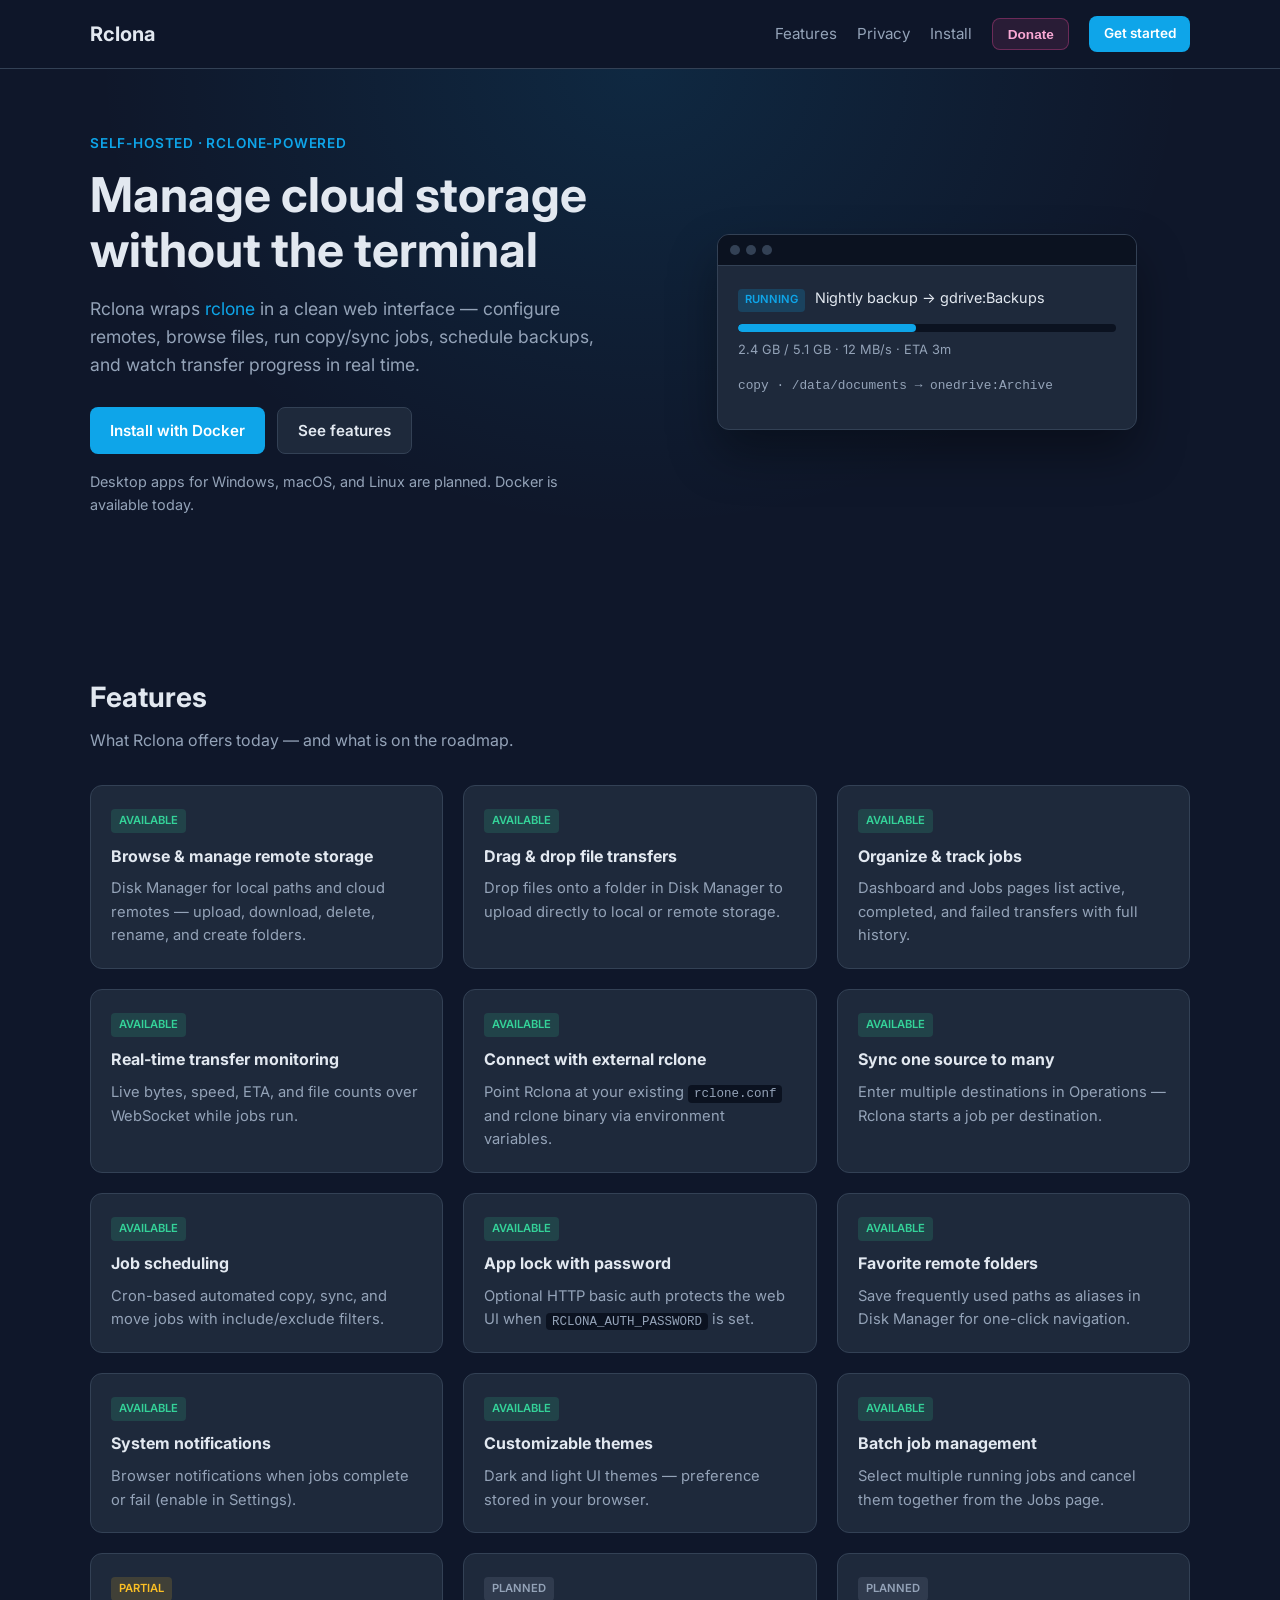
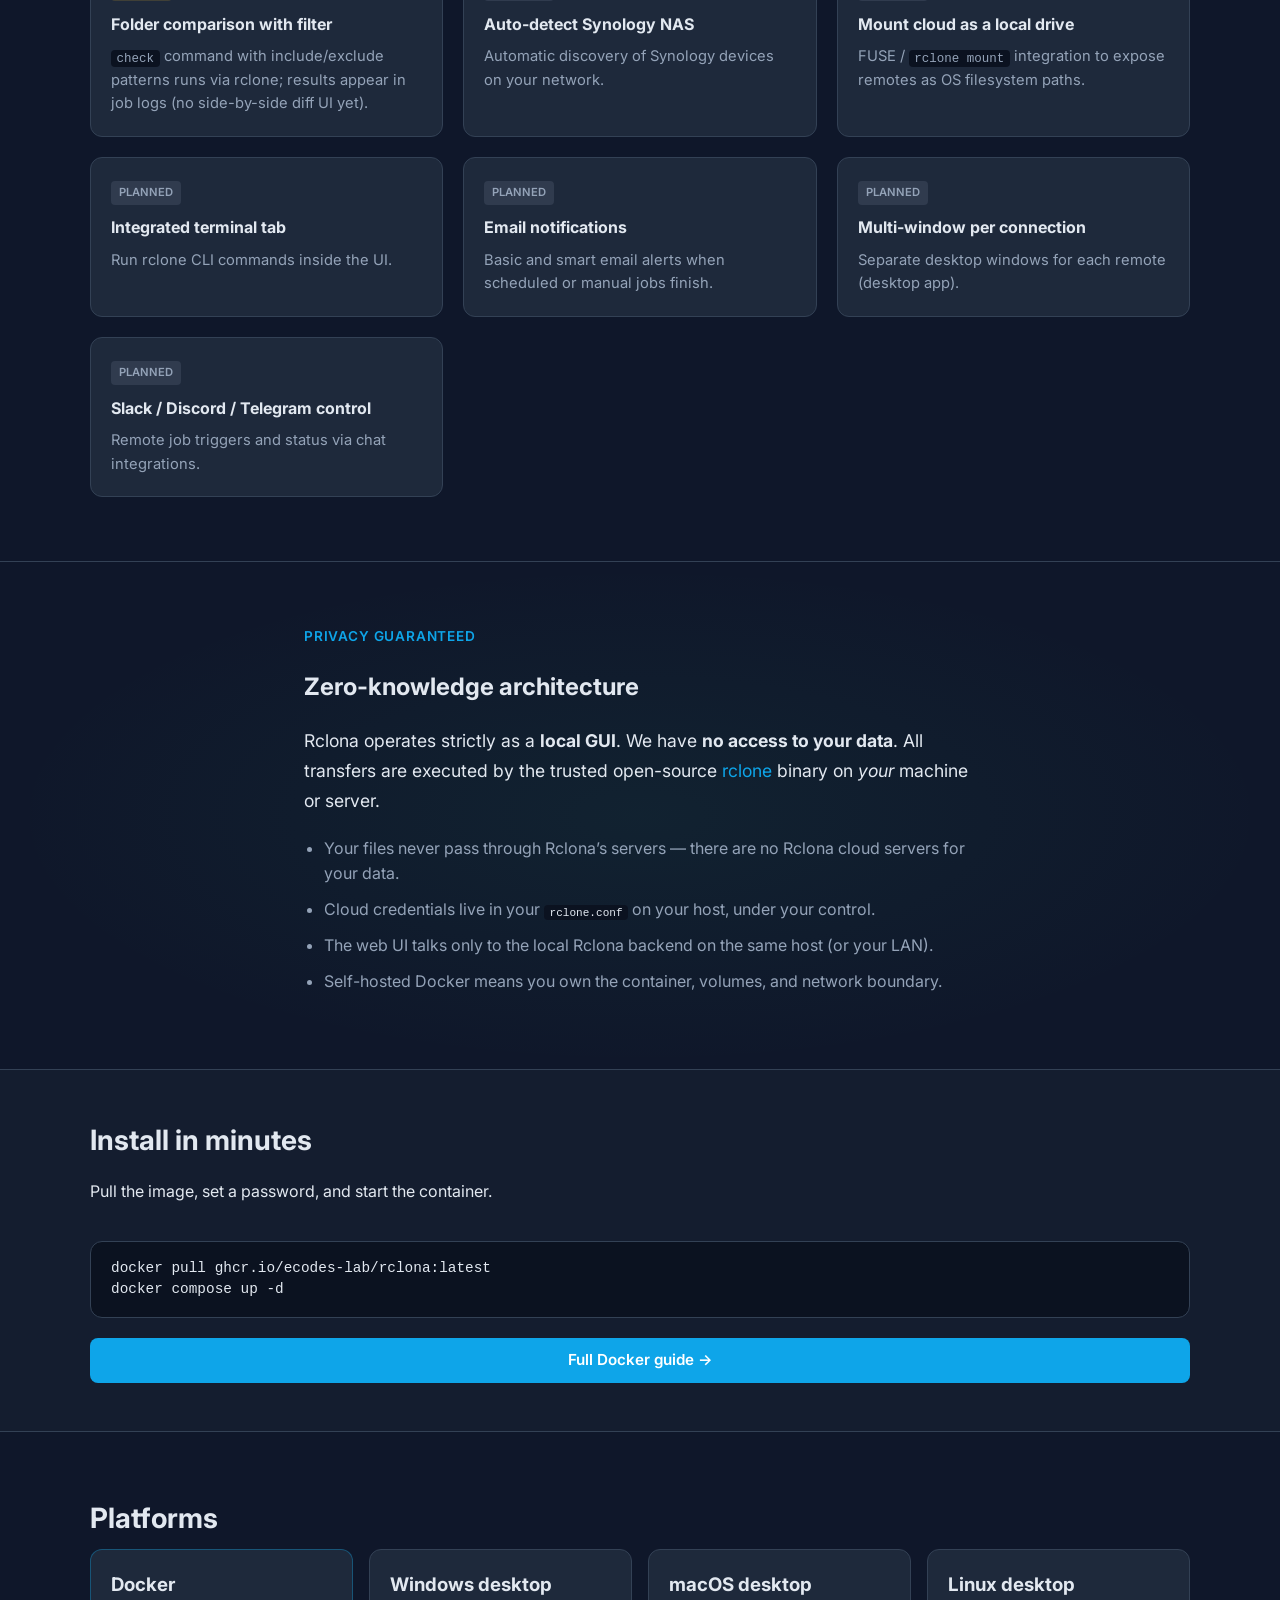
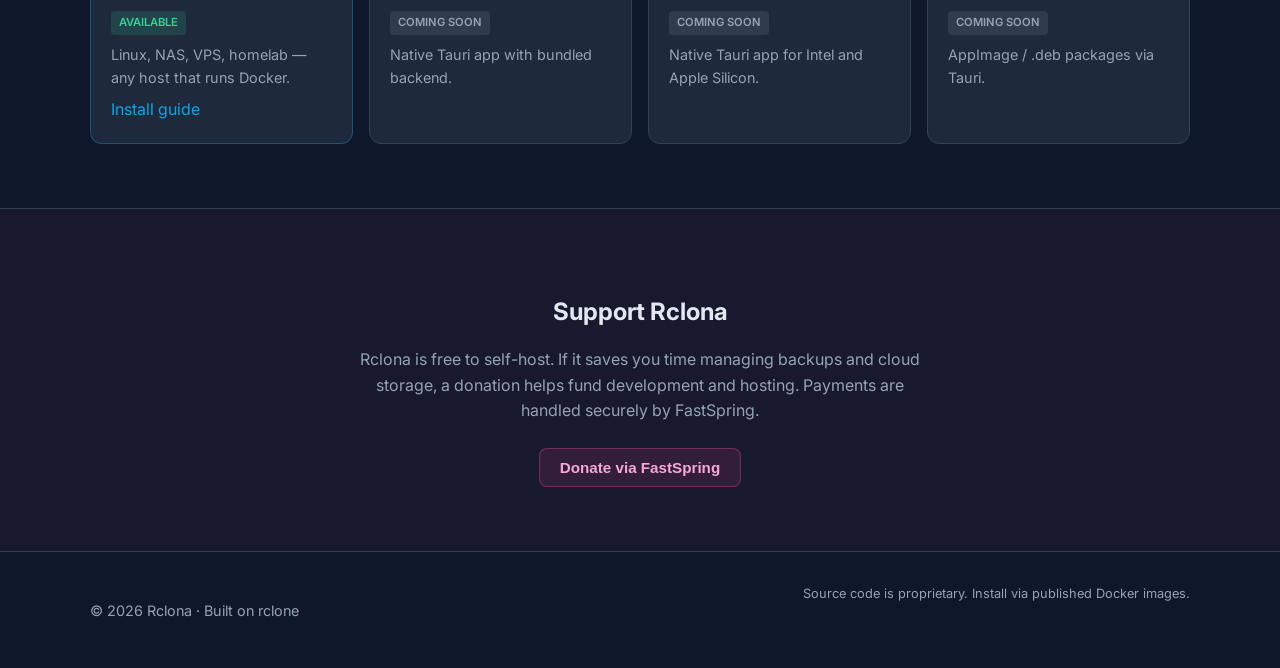
==== index.html @ 7604e20a "Add privacy section and honest feature matrix" ====
<!DOCTYPE html>
<html lang="en">
<head>
  <meta charset="UTF-8" />
  <meta name="viewport" content="width=device-width, initial-scale=1.0" />
  <meta name="description" content="Rclona — a modern web UI for rclone. Manage cloud storage, run backups, schedule sync jobs, and monitor transfers." />
  <title>Rclona — Web UI for rclone</title>
  <link rel="preconnect" href="https://fonts.googleapis.com" />
  <link rel="preconnect" href="https://fonts.gstatic.com" crossorigin />
  <link href="https://fonts.googleapis.com/css2?family=Inter:wght@400;500;600;700&display=swap" rel="stylesheet" />
  <link rel="stylesheet" href="assets/css/style.css" />
</head>
<body>
  <header class="site-header">
    <div class="container header-inner">
      <a class="logo" href="index.html">Rclona</a>
      <nav>
        <a href="#features">Features</a>
        <a href="#privacy">Privacy</a>
        <a href="install/docker.html">Install</a>
        <button type="button" class="btn btn-donate btn-sm" data-donate-btn onclick="openRclonaDonate && openRclonaDonate()">Donate</button>
        <a href="install/docker.html" class="btn btn-primary btn-sm">Get started</a>
      </nav>
    </div>
  </header>

  <main>
    <section class="hero">
      <div class="container hero-grid">
        <div>
          <p class="eyebrow">Self-hosted · rclone-powered</p>
          <h1>Manage cloud storage without the terminal</h1>
          <p class="lead">
            Rclona wraps <a href="https://rclone.org/" target="_blank" rel="noopener">rclone</a>
            in a clean web interface — configure remotes, browse files, run copy/sync jobs,
            schedule backups, and watch transfer progress in real time.
          </p>
          <div class="hero-actions">
            <a href="install/docker.html" class="btn btn-primary">Install with Docker</a>
            <a href="#features" class="btn btn-secondary">See features</a>
          </div>
          <p class="hero-note">
            Desktop apps for Windows, macOS, and Linux are planned. Docker is available today.
          </p>
        </div>
        <div class="hero-card">
          <div class="mock-window">
            <div class="mock-titlebar"><span></span><span></span><span></span></div>
            <div class="mock-body">
              <div class="mock-row"><span class="pill blue">running</span> Nightly backup → gdrive:Backups</div>
              <div class="mock-bar"><div class="mock-bar-fill"></div></div>
              <div class="mock-stats">2.4 GB / 5.1 GB · 12 MB/s · ETA 3m</div>
              <div class="mock-row muted">copy · /data/documents → onedrive:Archive</div>
            </div>
          </div>
        </div>
      </div>
    </section>

    <section id="features" class="features">
      <div class="container">
        <h2>Features</h2>
        <p class="section-lead">What Rclona offers today — and what is on the roadmap.</p>
        <div class="feature-grid feature-grid-wide">
          <article class="feature-card">
            <span class="badge green">Available</span>
            <h3>Browse &amp; manage remote storage</h3>
            <p>Disk Manager for local paths and cloud remotes — upload, download, delete, rename, and create folders.</p>
          </article>
          <article class="feature-card">
            <span class="badge green">Available</span>
            <h3>Drag &amp; drop file transfers</h3>
            <p>Drop files onto a folder in Disk Manager to upload directly to local or remote storage.</p>
          </article>
          <article class="feature-card">
            <span class="badge green">Available</span>
            <h3>Organize &amp; track jobs</h3>
            <p>Dashboard and Jobs pages list active, completed, and failed transfers with full history.</p>
          </article>
          <article class="feature-card">
            <span class="badge green">Available</span>
            <h3>Real-time transfer monitoring</h3>
            <p>Live bytes, speed, ETA, and file counts over WebSocket while jobs run.</p>
          </article>
          <article class="feature-card">
            <span class="badge green">Available</span>
            <h3>Connect with external rclone</h3>
            <p>Point Rclona at your existing <code>rclone.conf</code> and rclone binary via environment variables.</p>
          </article>
          <article class="feature-card">
            <span class="badge green">Available</span>
            <h3>Sync one source to many</h3>
            <p>Enter multiple destinations in Operations — Rclona starts a job per destination.</p>
          </article>
          <article class="feature-card">
            <span class="badge green">Available</span>
            <h3>Job scheduling</h3>
            <p>Cron-based automated copy, sync, and move jobs with include/exclude filters.</p>
          </article>
          <article class="feature-card">
            <span class="badge green">Available</span>
            <h3>App lock with password</h3>
            <p>Optional HTTP basic auth protects the web UI when <code>RCLONA_AUTH_PASSWORD</code> is set.</p>
          </article>
          <article class="feature-card">
            <span class="badge green">Available</span>
            <h3>Favorite remote folders</h3>
            <p>Save frequently used paths as aliases in Disk Manager for one-click navigation.</p>
          </article>
          <article class="feature-card">
            <span class="badge green">Available</span>
            <h3>System notifications</h3>
            <p>Browser notifications when jobs complete or fail (enable in Settings).</p>
          </article>
          <article class="feature-card">
            <span class="badge green">Available</span>
            <h3>Customizable themes</h3>
            <p>Dark and light UI themes — preference stored in your browser.</p>
          </article>
          <article class="feature-card">
            <span class="badge green">Available</span>
            <h3>Batch job management</h3>
            <p>Select multiple running jobs and cancel them together from the Jobs page.</p>
          </article>
          <article class="feature-card">
            <span class="badge amber">Partial</span>
            <h3>Folder comparison with filter</h3>
            <p><code>check</code> command with include/exclude patterns runs via rclone; results appear in job logs (no side-by-side diff UI yet).</p>
          </article>
          <article class="feature-card">
            <span class="badge slate">Planned</span>
            <h3>Auto-detect Synology NAS</h3>
            <p>Automatic discovery of Synology devices on your network.</p>
          </article>
          <article class="feature-card">
            <span class="badge slate">Planned</span>
            <h3>Mount cloud as a local drive</h3>
            <p>FUSE / <code>rclone mount</code> integration to expose remotes as OS filesystem paths.</p>
          </article>
          <article class="feature-card">
            <span class="badge slate">Planned</span>
            <h3>Integrated terminal tab</h3>
            <p>Run rclone CLI commands inside the UI.</p>
          </article>
          <article class="feature-card">
            <span class="badge slate">Planned</span>
            <h3>Email notifications</h3>
            <p>Basic and smart email alerts when scheduled or manual jobs finish.</p>
          </article>
          <article class="feature-card">
            <span class="badge slate">Planned</span>
            <h3>Multi-window per connection</h3>
            <p>Separate desktop windows for each remote (desktop app).</p>
          </article>
          <article class="feature-card">
            <span class="badge slate">Planned</span>
            <h3>Slack / Discord / Telegram control</h3>
            <p>Remote job triggers and status via chat integrations.</p>
          </article>
        </div>
      </div>
    </section>

    <section id="privacy" class="privacy-section">
      <div class="container privacy-inner">
        <p class="eyebrow">Privacy guaranteed</p>
        <h2>Zero-knowledge architecture</h2>
        <p class="privacy-lead">
          Rclona operates strictly as a <strong>local GUI</strong>.
          We have <strong>no access to your data</strong>. All transfers are executed by the
          trusted open-source <a href="https://rclone.org/" target="_blank" rel="noopener">rclone</a> binary
          on <em>your</em> machine or server.
        </p>
        <ul class="privacy-list">
          <li>Your files never pass through Rclona’s servers — there are no Rclona cloud servers for your data.</li>
          <li>Cloud credentials live in your <code>rclone.conf</code> on your host, under your control.</li>
          <li>The web UI talks only to the local Rclona backend on the same host (or your LAN).</li>
          <li>Self-hosted Docker means you own the container, volumes, and network boundary.</li>
        </ul>
      </div>
    </section>

    <section class="install-teaser">
      <div class="container install-teaser-inner">
        <div>
          <h2>Install in minutes</h2>
          <p>Pull the image, set a password, and start the container.</p>
        </div>
        <pre class="code-block"><code>docker pull ghcr.io/ecodes-lab/rclona:latest
docker compose up -d</code></pre>
        <a href="install/docker.html" class="btn btn-primary">Full Docker guide →</a>
      </div>
    </section>

    <section class="platforms">
      <div class="container">
        <h2>Platforms</h2>
        <div class="platform-grid">
          <div class="platform-card available">
            <h3>Docker</h3>
            <span class="badge green">Available</span>
            <p>Linux, NAS, VPS, homelab — any host that runs Docker.</p>
            <a href="install/docker.html">Install guide</a>
          </div>
          <div class="platform-card">
            <h3>Windows desktop</h3>
            <span class="badge slate">Coming soon</span>
            <p>Native Tauri app with bundled backend.</p>
          </div>
          <div class="platform-card">
            <h3>macOS desktop</h3>
            <span class="badge slate">Coming soon</span>
            <p>Native Tauri app for Intel and Apple Silicon.</p>
          </div>
          <div class="platform-card">
            <h3>Linux desktop</h3>
            <span class="badge slate">Coming soon</span>
            <p>AppImage / .deb packages via Tauri.</p>
          </div>
        </div>
      </div>
    </section>

    <section id="support" class="support-section">
      <div class="container support-inner">
        <h2>Support Rclona</h2>
        <p>
          Rclona is free to self-host. If it saves you time managing backups and cloud
          storage, a donation helps fund development and hosting. Payments are handled
          securely by FastSpring.
        </p>
        <button type="button" class="btn btn-donate" data-donate-btn onclick="openRclonaDonate && openRclonaDonate()">
          Donate via FastSpring
        </button>
      </div>
    </section>
  </main>

  <footer class="site-footer">
    <div class="container footer-inner">
      <p>© <span id="year"></span> Rclona · Built on rclone</p>
      <p class="footer-note">Source code is proprietary. Install via published Docker images.</p>
    </div>
  </footer>
  <script src="assets/js/fastspring-config.js"></script>
  <script src="assets/js/fastspring.js"></script>
  <script>document.getElementById("year").textContent = new Date().getFullYear();</script>
</body>
</html>
---- assets/css/style.css ----
/* Rclona landing page */

:root {
  --bg: #0f172a;
  --surface: #1e293b;
  --surface-2: #334155;
  --text: #e2e8f0;
  --muted: #94a3b8;
  --brand: #0ea5e9;
  --brand-hover: #0284c7;
  --green: #34d399;
  --border: #334155;
  --radius: 12px;
  --font: "Inter", ui-sans-serif, system-ui, sans-serif;
}

* { box-sizing: border-box; }

body {
  margin: 0;
  font-family: var(--font);
  background: var(--bg);
  color: var(--text);
  line-height: 1.6;
  -webkit-font-smoothing: antialiased;
}

a { color: var(--brand); text-decoration: none; }
a:hover { color: var(--brand-hover); }

.container {
  width: min(1100px, 92vw);
  margin: 0 auto;
}

.site-header {
  position: sticky;
  top: 0;
  z-index: 10;
  backdrop-filter: blur(10px);
  background: rgba(15, 23, 42, 0.85);
  border-bottom: 1px solid var(--border);
}

.header-inner {
  display: flex;
  align-items: center;
  justify-content: space-between;
  padding: 1rem 0;
}

.logo {
  font-weight: 700;
  font-size: 1.25rem;
  color: var(--text);
}

nav { display: flex; align-items: center; gap: 1.25rem; }
nav a { color: var(--muted); font-size: 0.95rem; }
nav a:hover { color: var(--text); }

.btn {
  display: inline-flex;
  align-items: center;
  justify-content: center;
  padding: 0.65rem 1.25rem;
  border-radius: 8px;
  font-weight: 600;
  font-size: 0.95rem;
  border: none;
  cursor: pointer;
  transition: background 0.15s;
}

.btn-sm { padding: 0.45rem 0.9rem; font-size: 0.85rem; }
.btn-primary { background: var(--brand); color: white; }
.btn-primary:hover { background: var(--brand-hover); color: white; }
.btn-secondary {
  background: var(--surface);
  color: var(--text);
  border: 1px solid var(--border);
}
.btn-secondary:hover { background: var(--surface-2); color: var(--text); }

.btn-secondary:hover { background: var(--surface-2); color: var(--text); }

.btn-donate {
  background: rgba(236, 72, 153, 0.12);
  color: #f9a8d4;
  border: 1px solid rgba(236, 72, 153, 0.35);
}
.btn-donate:hover { background: rgba(236, 72, 153, 0.22); color: #fbcfe8; }
.btn-donate.donate-unconfigured { opacity: 0.55; cursor: help; }

.support-section {
  padding: 4rem 0;
  border-top: 1px solid var(--border);
  background: rgba(236, 72, 153, 0.04);
}
.support-inner { text-align: center; max-width: 36rem; margin: 0 auto; }
.support-inner h2 { margin-bottom: 0.75rem; }
.support-inner p { color: var(--muted); margin-bottom: 1.5rem; }

.hero {
  padding: 4rem 0 5rem;
  background: radial-gradient(ellipse at top, rgba(14, 165, 233, 0.12), transparent 60%);
}

.hero-grid {
  display: grid;
  grid-template-columns: 1fr 1fr;
  gap: 3rem;
  align-items: center;
}

.eyebrow {
  color: var(--brand);
  font-size: 0.85rem;
  font-weight: 600;
  text-transform: uppercase;
  letter-spacing: 0.06em;
  margin: 0 0 0.75rem;
}

.hero h1 {
  font-size: clamp(2rem, 4vw, 3rem);
  line-height: 1.15;
  margin: 0 0 1rem;
}

.lead { color: var(--muted); font-size: 1.1rem; max-width: 36rem; }

.hero-actions { display: flex; flex-wrap: wrap; gap: 0.75rem; margin: 1.75rem 0 1rem; }
.hero-note { color: var(--muted); font-size: 0.9rem; }

.hero-card { display: flex; justify-content: center; }

.mock-window {
  width: 100%;
  max-width: 420px;
  background: var(--surface);
  border: 1px solid var(--border);
  border-radius: var(--radius);
  overflow: hidden;
  box-shadow: 0 24px 48px rgba(0, 0, 0, 0.35);
}

.mock-titlebar {
  display: flex;
  gap: 6px;
  padding: 10px 12px;
  background: #0b1220;
  border-bottom: 1px solid var(--border);
}

.mock-titlebar span {
  width: 10px;
  height: 10px;
  border-radius: 50%;
  background: var(--surface-2);
}

.mock-body { padding: 1.25rem; }
.mock-row { font-size: 0.9rem; margin-bottom: 0.75rem; }
.mock-row.muted { color: var(--muted); font-size: 0.8rem; font-family: monospace; }
.mock-bar {
  height: 8px;
  background: #0b1220;
  border-radius: 999px;
  overflow: hidden;
  margin-bottom: 0.5rem;
}
.mock-bar-fill {
  width: 47%;
  height: 100%;
  background: var(--brand);
  border-radius: 999px;
}
.mock-stats { font-size: 0.8rem; color: var(--muted); margin-bottom: 1rem; }

.pill {
  display: inline-block;
  font-size: 0.7rem;
  font-weight: 600;
  padding: 0.15rem 0.45rem;
  border-radius: 4px;
  margin-right: 0.35rem;
  text-transform: uppercase;
}
.pill.blue { background: rgba(14, 165, 233, 0.2); color: var(--brand); }

.features { padding: 4rem 0; }
.features h2, .platforms h2, .install-teaser h2 { font-size: 1.75rem; margin: 0 0 0.5rem; }
.section-lead { color: var(--muted); margin: 0 0 2rem; }

.feature-grid {
  display: grid;
  grid-template-columns: repeat(auto-fit, minmax(260px, 1fr));
  gap: 1.25rem;
}

.feature-card {
  background: var(--surface);
  border: 1px solid var(--border);
  border-radius: var(--radius);
  padding: 1.25rem;
}

.feature-card h3 { margin: 0 0 0.5rem; font-size: 1rem; }
.feature-card p { margin: 0; color: var(--muted); font-size: 0.92rem; }
.feature-card code {
  font-size: 0.85em;
  background: #0b1220;
  padding: 0.1rem 0.35rem;
  border-radius: 4px;
}

.install-teaser {
  padding: 3rem 0;
  border-top: 1px solid var(--border);
  border-bottom: 1px solid var(--border);
  background: rgba(30, 41, 59, 0.35);
}

.install-teaser-inner {
  display: grid;
  gap: 1.25rem;
  align-items: start;
}

.code-block {
  margin: 0;
  padding: 1rem 1.25rem;
  background: #0b1220;
  border: 1px solid var(--border);
  border-radius: var(--radius);
  overflow-x: auto;
  font-size: 0.9rem;
  line-height: 1.5;
}

.platforms { padding: 4rem 0; }

.platform-grid {
  display: grid;
  grid-template-columns: repeat(auto-fit, minmax(220px, 1fr));
  gap: 1rem;
}

.platform-card {
  background: var(--surface);
  border: 1px solid var(--border);
  border-radius: var(--radius);
  padding: 1.25rem;
}

.platform-card h3 { margin: 0 0 0.5rem; }
.platform-card p { color: var(--muted); font-size: 0.9rem; margin: 0.5rem 0; }
.platform-card.available { border-color: rgba(14, 165, 233, 0.35); }

.badge {
  display: inline-block;
  font-size: 0.7rem;
  font-weight: 600;
  padding: 0.2rem 0.5rem;
  border-radius: 4px;
  text-transform: uppercase;
}
.badge.green { background: rgba(52, 211, 153, 0.15); color: var(--green); }
.badge.slate { background: rgba(148, 163, 184, 0.15); color: var(--muted); }
.badge.amber { background: rgba(251, 191, 36, 0.15); color: #fbbf24; }

.feature-grid-wide {
  grid-template-columns: repeat(auto-fit, minmax(280px, 1fr));
}

.feature-card .badge {
  margin-bottom: 0.65rem;
}

.privacy-section {
  padding: 4rem 0;
  border-top: 1px solid var(--border);
  background: radial-gradient(ellipse at center, rgba(52, 211, 153, 0.06), transparent 70%);
}

.privacy-inner {
  max-width: 42rem;
}

.privacy-lead {
  font-size: 1.1rem;
  color: var(--text);
  margin: 0 0 1.25rem;
  line-height: 1.7;
}

.privacy-list {
  margin: 0;
  padding-left: 1.25rem;
  color: var(--muted);
}

.privacy-list li {
  margin-bottom: 0.65rem;
}

.privacy-list code {
  font-size: 0.85em;
  background: #0b1220;
  padding: 0.1rem 0.35rem;
  border-radius: 4px;
  color: var(--text);
}

.site-footer {
  padding: 2rem 0;
  border-top: 1px solid var(--border);
  color: var(--muted);
  font-size: 0.9rem;
}

.footer-inner { display: flex; flex-wrap: wrap; justify-content: space-between; gap: 0.5rem; }
.footer-note { margin: 0; font-size: 0.8rem; }

/* Docs pages */
.docs-page { padding: 2rem 0 4rem; }
.docs-page h1 { font-size: 2rem; margin: 0 0 0.5rem; }
.docs-lead { color: var(--muted); margin: 0 0 2rem; }
.docs-nav { margin-bottom: 2rem; }
.docs-nav a { margin-right: 1rem; color: var(--muted); }
.docs-nav a.active { color: var(--brand); font-weight: 600; }

.doc-section {
  margin-bottom: 2.5rem;
  padding-bottom: 2rem;
  border-bottom: 1px solid var(--border);
}
.doc-section:last-child { border-bottom: none; }
.doc-section h2 { font-size: 1.35rem; margin: 0 0 0.75rem; }
.doc-section h3 { font-size: 1.05rem; margin: 1.25rem 0 0.5rem; }
.doc-section p, .doc-section li { color: var(--muted); }
.doc-section ul, .doc-section ol { padding-left: 1.25rem; }
.doc-section li { margin-bottom: 0.35rem; }

table.env-table {
  width: 100%;
  border-collapse: collapse;
  font-size: 0.9rem;
  margin: 1rem 0;
}
.env-table th, .env-table td {
  text-align: left;
  padding: 0.65rem 0.75rem;
  border: 1px solid var(--border);
}
.env-table th { background: var(--surface); color: var(--text); }
.env-table td { color: var(--muted); }
.env-table code { font-size: 0.85em; }

@media (max-width: 800px) {
  .hero-grid { grid-template-columns: 1fr; }
  .hero-card { order: -1; }
  nav a:not(.btn) { display: none; }
}
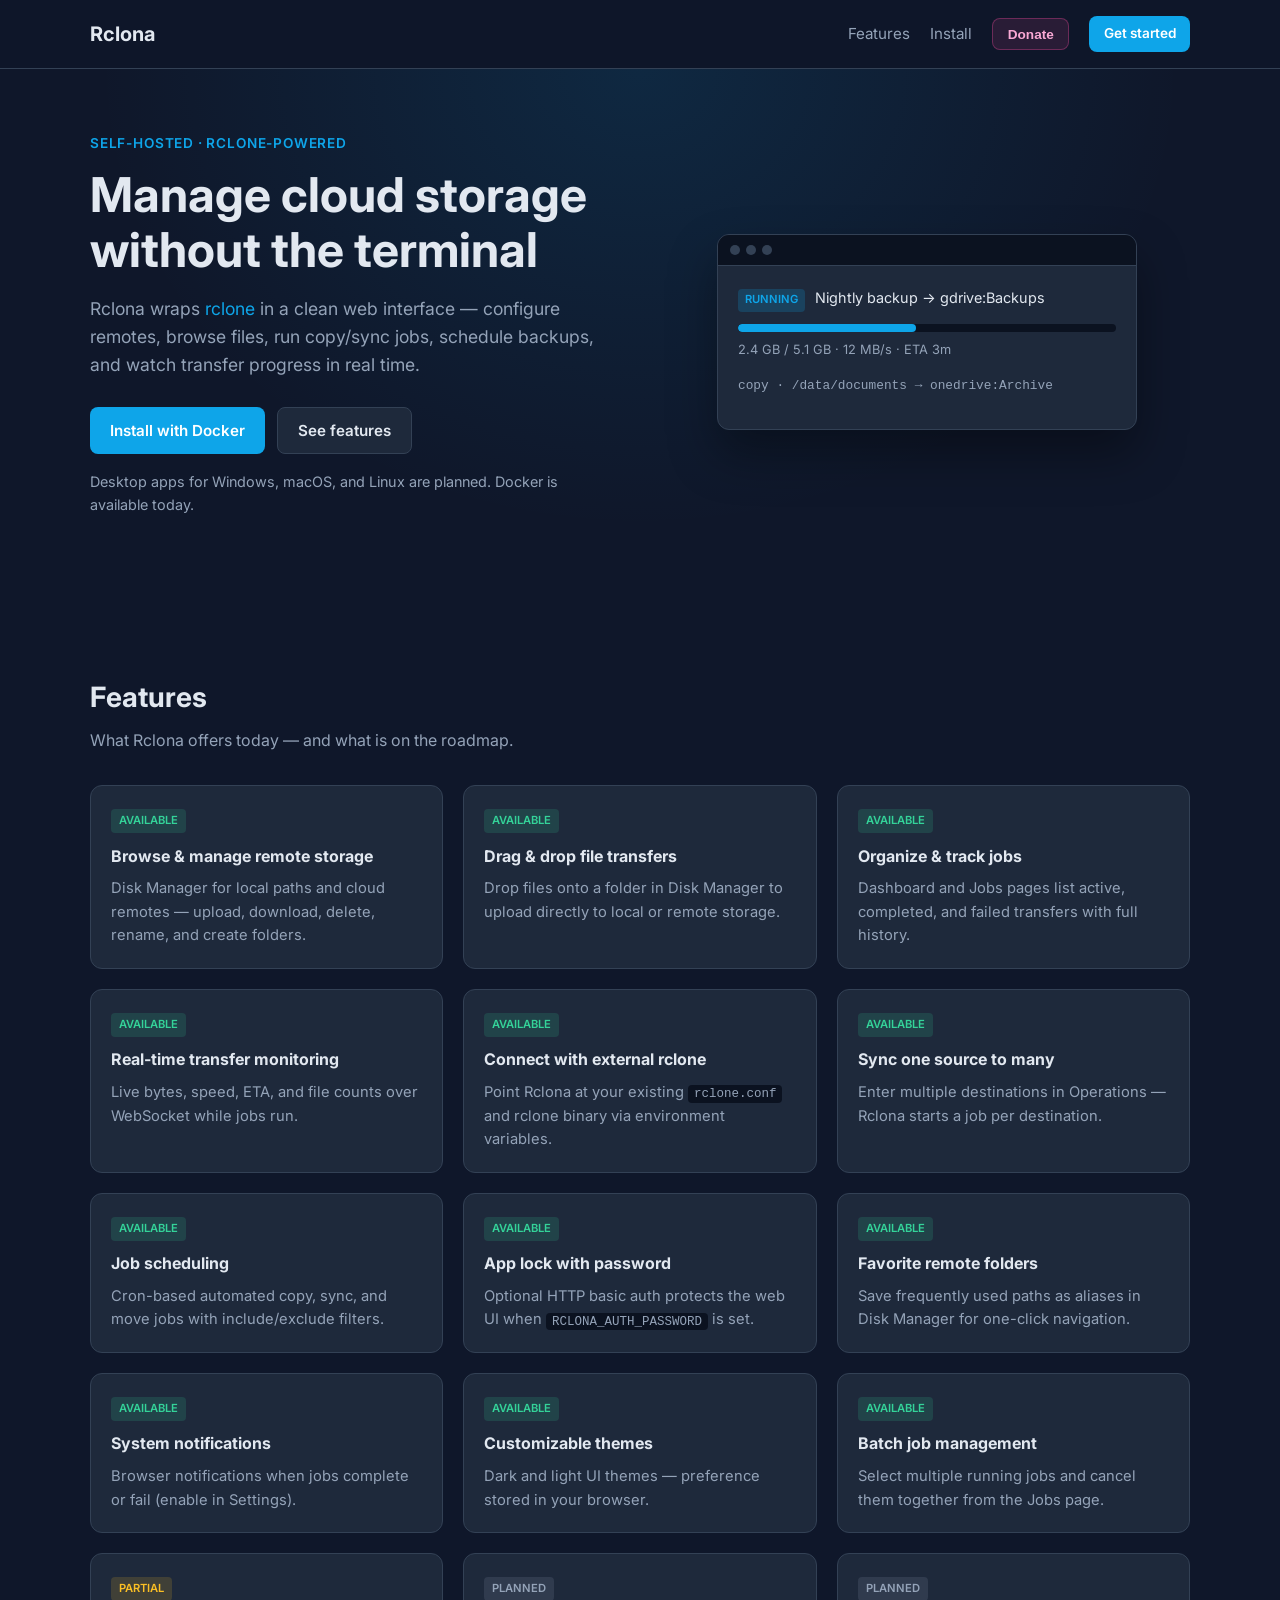
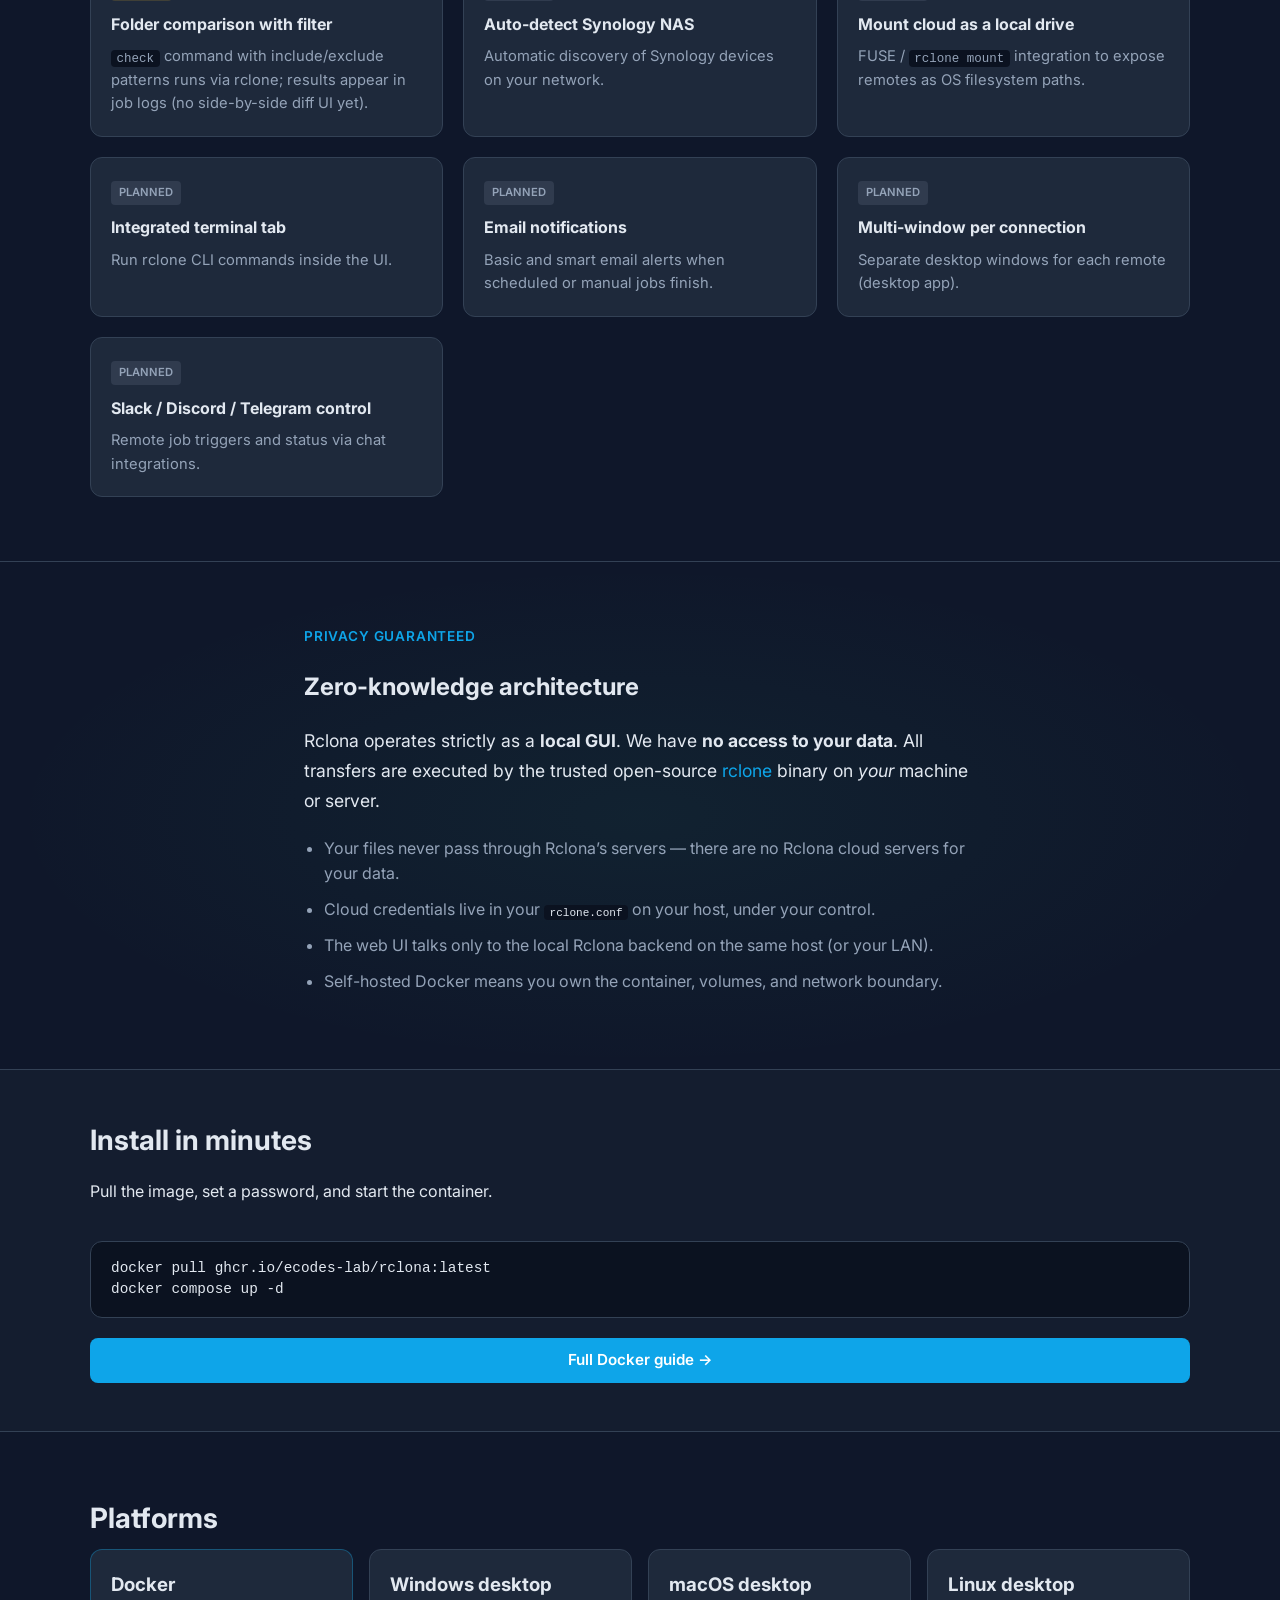
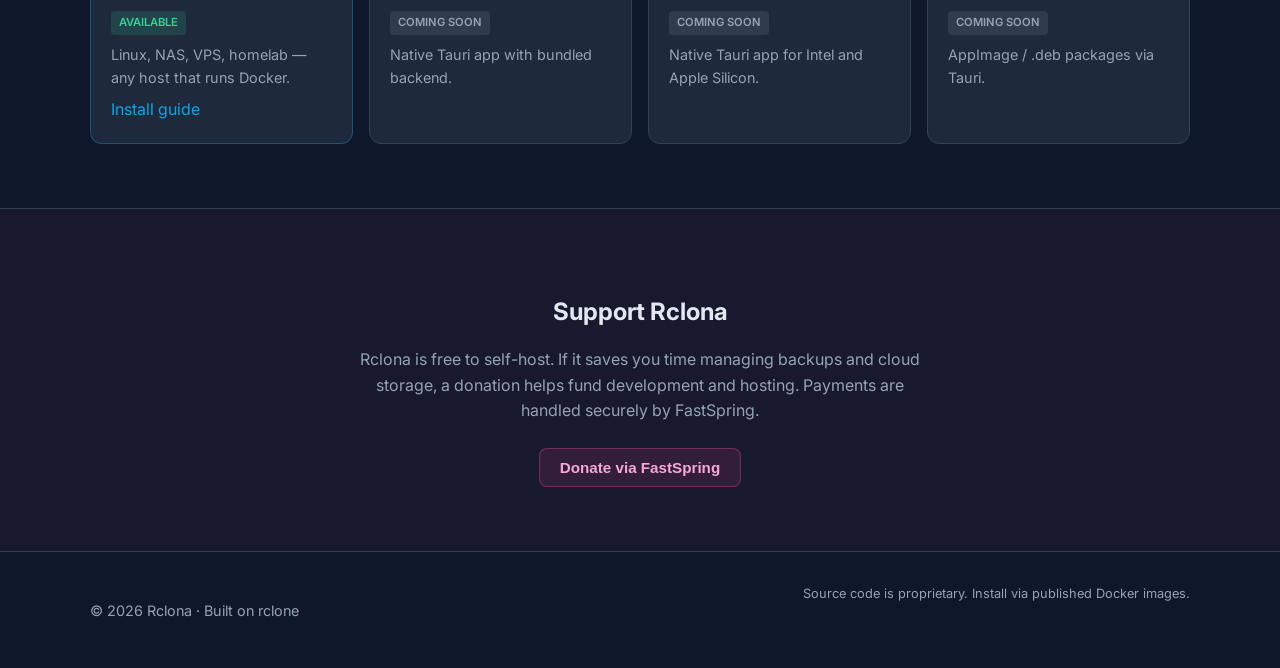
==== commit 3d643527: "commented out privacy link" ====
--- a/index.html
+++ b/index.html
@@ -16,7 +16,7 @@
       <a class="logo" href="index.html">Rclona</a>
       <nav>
         <a href="#features">Features</a>
-        <a href="#privacy">Privacy</a>
+        <!-- <a href="#privacy">Privacy</a> -->
         <a href="install/docker.html">Install</a>
         <button type="button" class="btn btn-donate btn-sm" data-donate-btn onclick="openRclonaDonate && openRclonaDonate()">Donate</button>
         <a href="install/docker.html" class="btn btn-primary btn-sm">Get started</a>
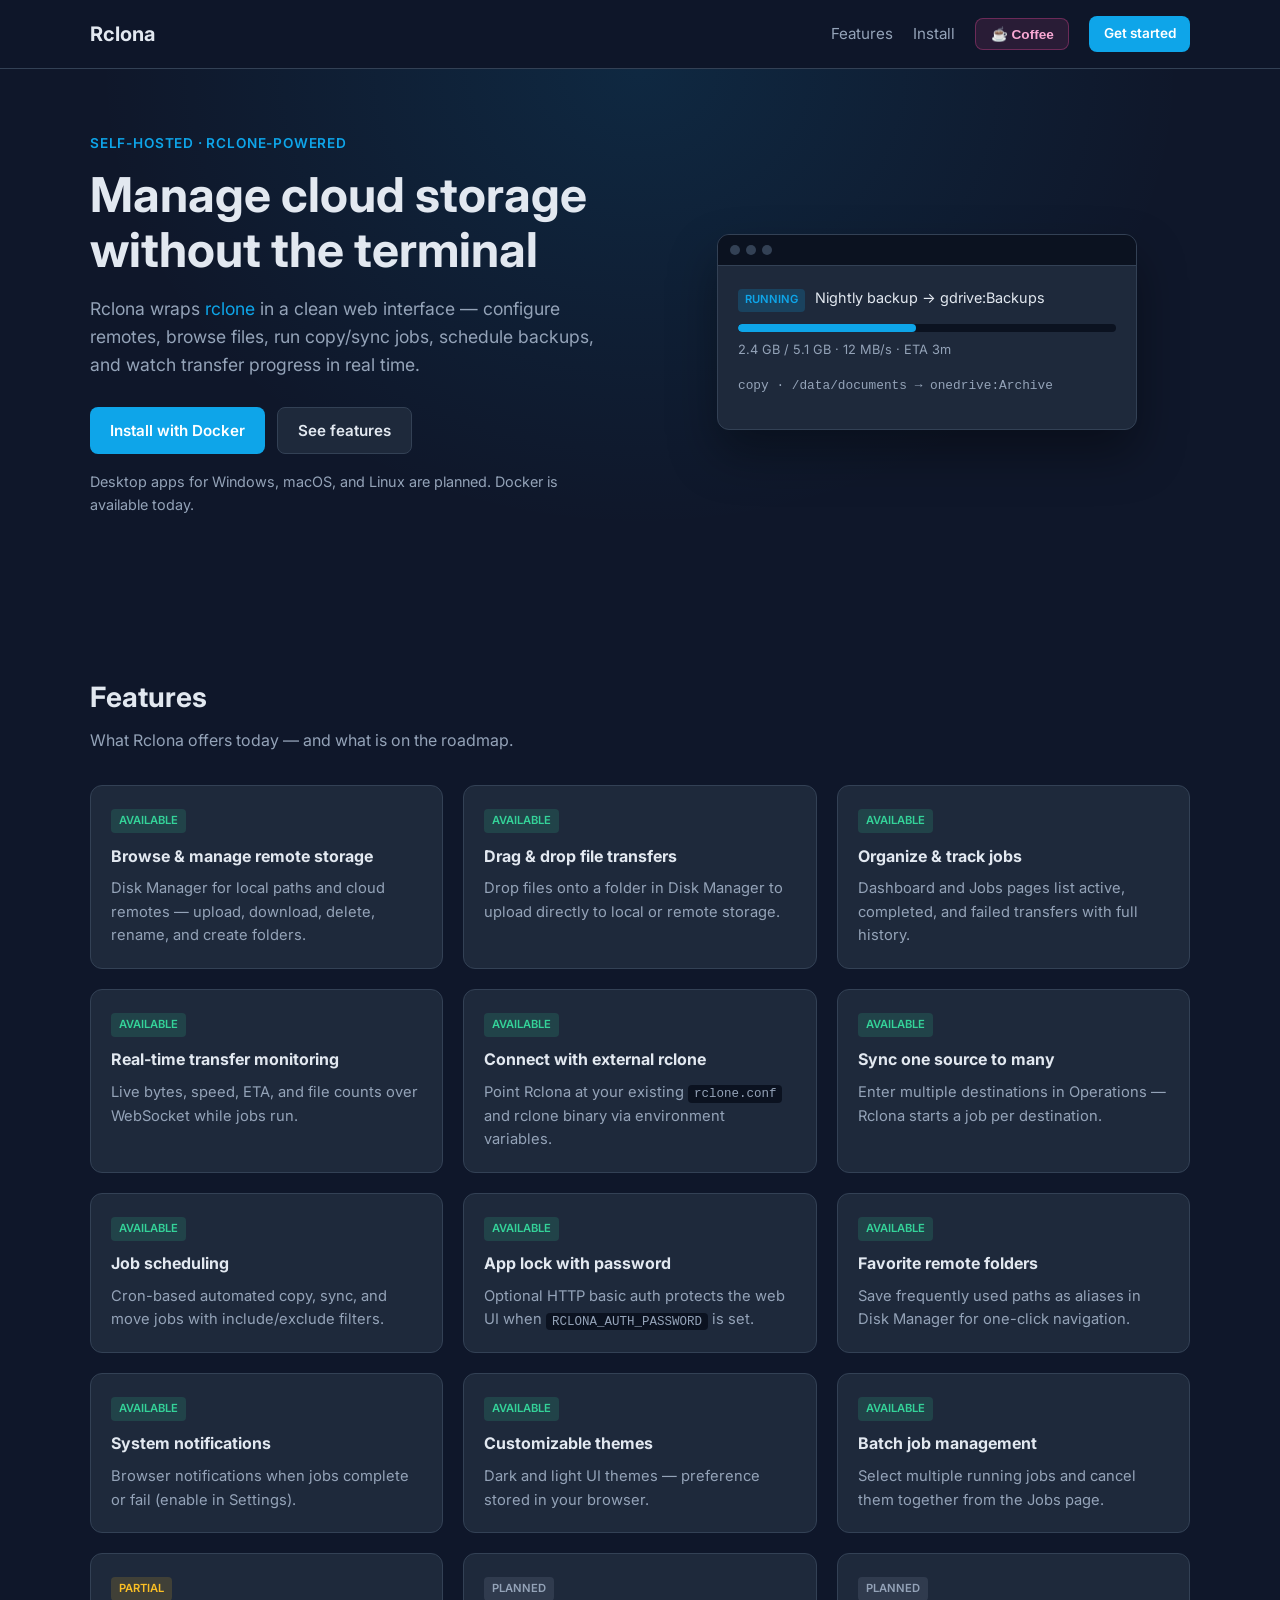
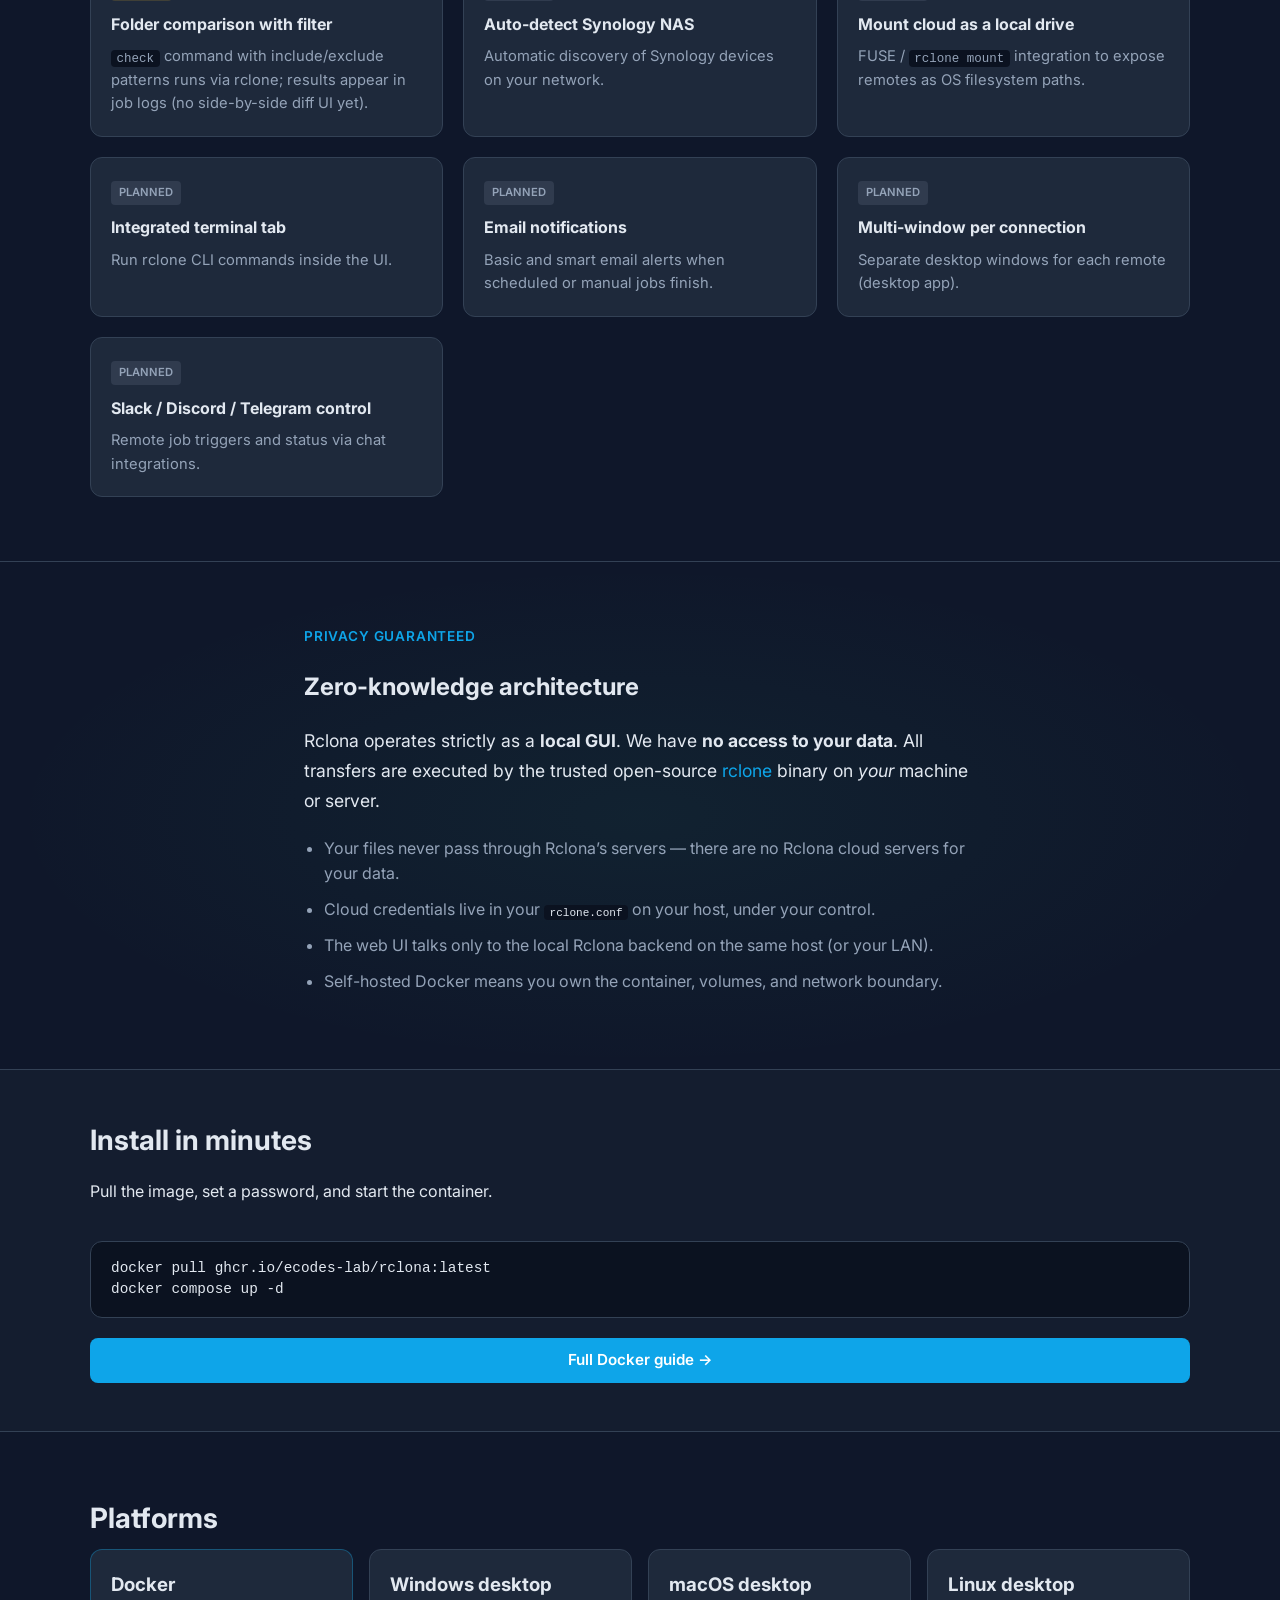
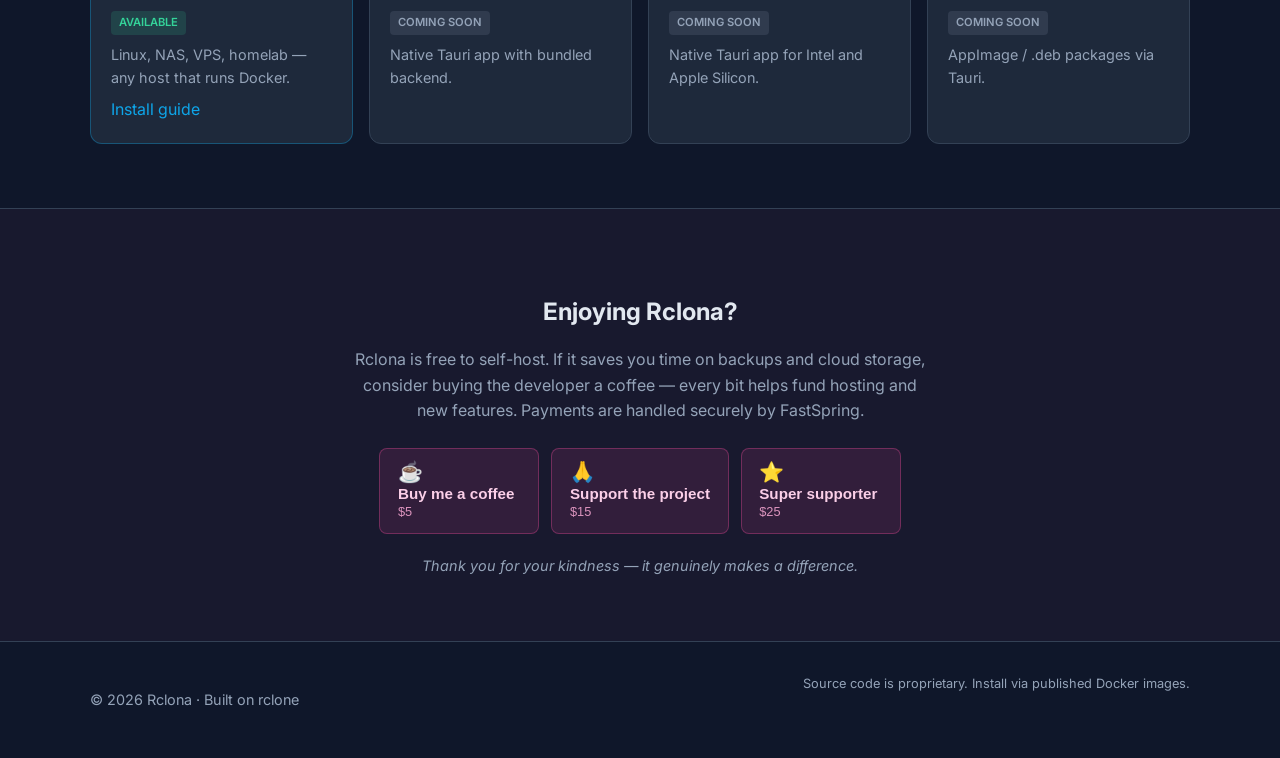
==== commit e95b4095: "updated donation ui" ====
--- a/index.html
+++ b/index.html
@@ -18,7 +18,7 @@
         <a href="#features">Features</a>
         <!-- <a href="#privacy">Privacy</a> -->
         <a href="install/docker.html">Install</a>
-        <button type="button" class="btn btn-donate btn-sm" data-donate-btn onclick="openRclonaDonate && openRclonaDonate()">Donate</button>
+        <button type="button" class="btn btn-donate btn-sm" data-donate-btn data-donate-tier="donate-5" onclick="openRclonaDonate && openRclonaDonate('donate-5')">☕ Coffee</button>
         <a href="install/docker.html" class="btn btn-primary btn-sm">Get started</a>
       </nav>
     </div>
@@ -223,15 +223,30 @@
 
     <section id="support" class="support-section">
       <div class="container support-inner">
-        <h2>Support Rclona</h2>
+        <h2>Enjoying Rclona?</h2>
         <p>
-          Rclona is free to self-host. If it saves you time managing backups and cloud
-          storage, a donation helps fund development and hosting. Payments are handled
-          securely by FastSpring.
+          Rclona is free to self-host. If it saves you time on backups and cloud storage,
+          consider buying the developer a coffee — every bit helps fund hosting and new features.
+          Payments are handled securely by FastSpring.
         </p>
-        <button type="button" class="btn btn-donate" data-donate-btn onclick="openRclonaDonate && openRclonaDonate()">
-          Donate via FastSpring
-        </button>
+        <div class="donate-tiers">
+          <button type="button" class="btn btn-donate donate-tier" data-donate-btn data-donate-tier="donate-5" onclick="openRclonaDonate && openRclonaDonate('donate-5')">
+            <span class="donate-tier-emoji">☕</span>
+            <span class="donate-tier-label">Buy me a coffee</span>
+            <span class="donate-tier-price">$5</span>
+          </button>
+          <button type="button" class="btn btn-donate donate-tier" data-donate-btn data-donate-tier="donate-15" onclick="openRclonaDonate && openRclonaDonate('donate-15')">
+            <span class="donate-tier-emoji">🙏</span>
+            <span class="donate-tier-label">Support the project</span>
+            <span class="donate-tier-price">$15</span>
+          </button>
+          <button type="button" class="btn btn-donate donate-tier" data-donate-btn data-donate-tier="donate-25" onclick="openRclonaDonate && openRclonaDonate('donate-25')">
+            <span class="donate-tier-emoji">⭐</span>
+            <span class="donate-tier-label">Super supporter</span>
+            <span class="donate-tier-price">$25</span>
+          </button>
+        </div>
+        <p class="support-thanks">Thank you for your kindness — it genuinely makes a difference.</p>
       </div>
     </section>
   </main>
--- a/assets/css/style.css
+++ b/assets/css/style.css
@@ -100,6 +100,27 @@
 .support-inner { text-align: center; max-width: 36rem; margin: 0 auto; }
 .support-inner h2 { margin-bottom: 0.75rem; }
 .support-inner p { color: var(--muted); margin-bottom: 1.5rem; }
+.support-thanks { font-size: 0.9rem; margin-top: 1.25rem !important; margin-bottom: 0 !important; font-style: italic; }
+
+.donate-tiers {
+  display: flex;
+  flex-wrap: wrap;
+  gap: 0.75rem;
+  justify-content: center;
+}
+
+.donate-tier {
+  flex-direction: column;
+  align-items: flex-start;
+  gap: 0.15rem;
+  min-width: 10rem;
+  padding: 0.85rem 1.1rem;
+  text-align: left;
+}
+
+.donate-tier-emoji { font-size: 1.25rem; line-height: 1; }
+.donate-tier-label { font-size: 0.95rem; font-weight: 600; color: #fbcfe8; }
+.donate-tier-price { font-size: 0.8rem; font-weight: 500; opacity: 0.85; color: #f9a8d4; }
 
 .hero {
   padding: 4rem 0 5rem;
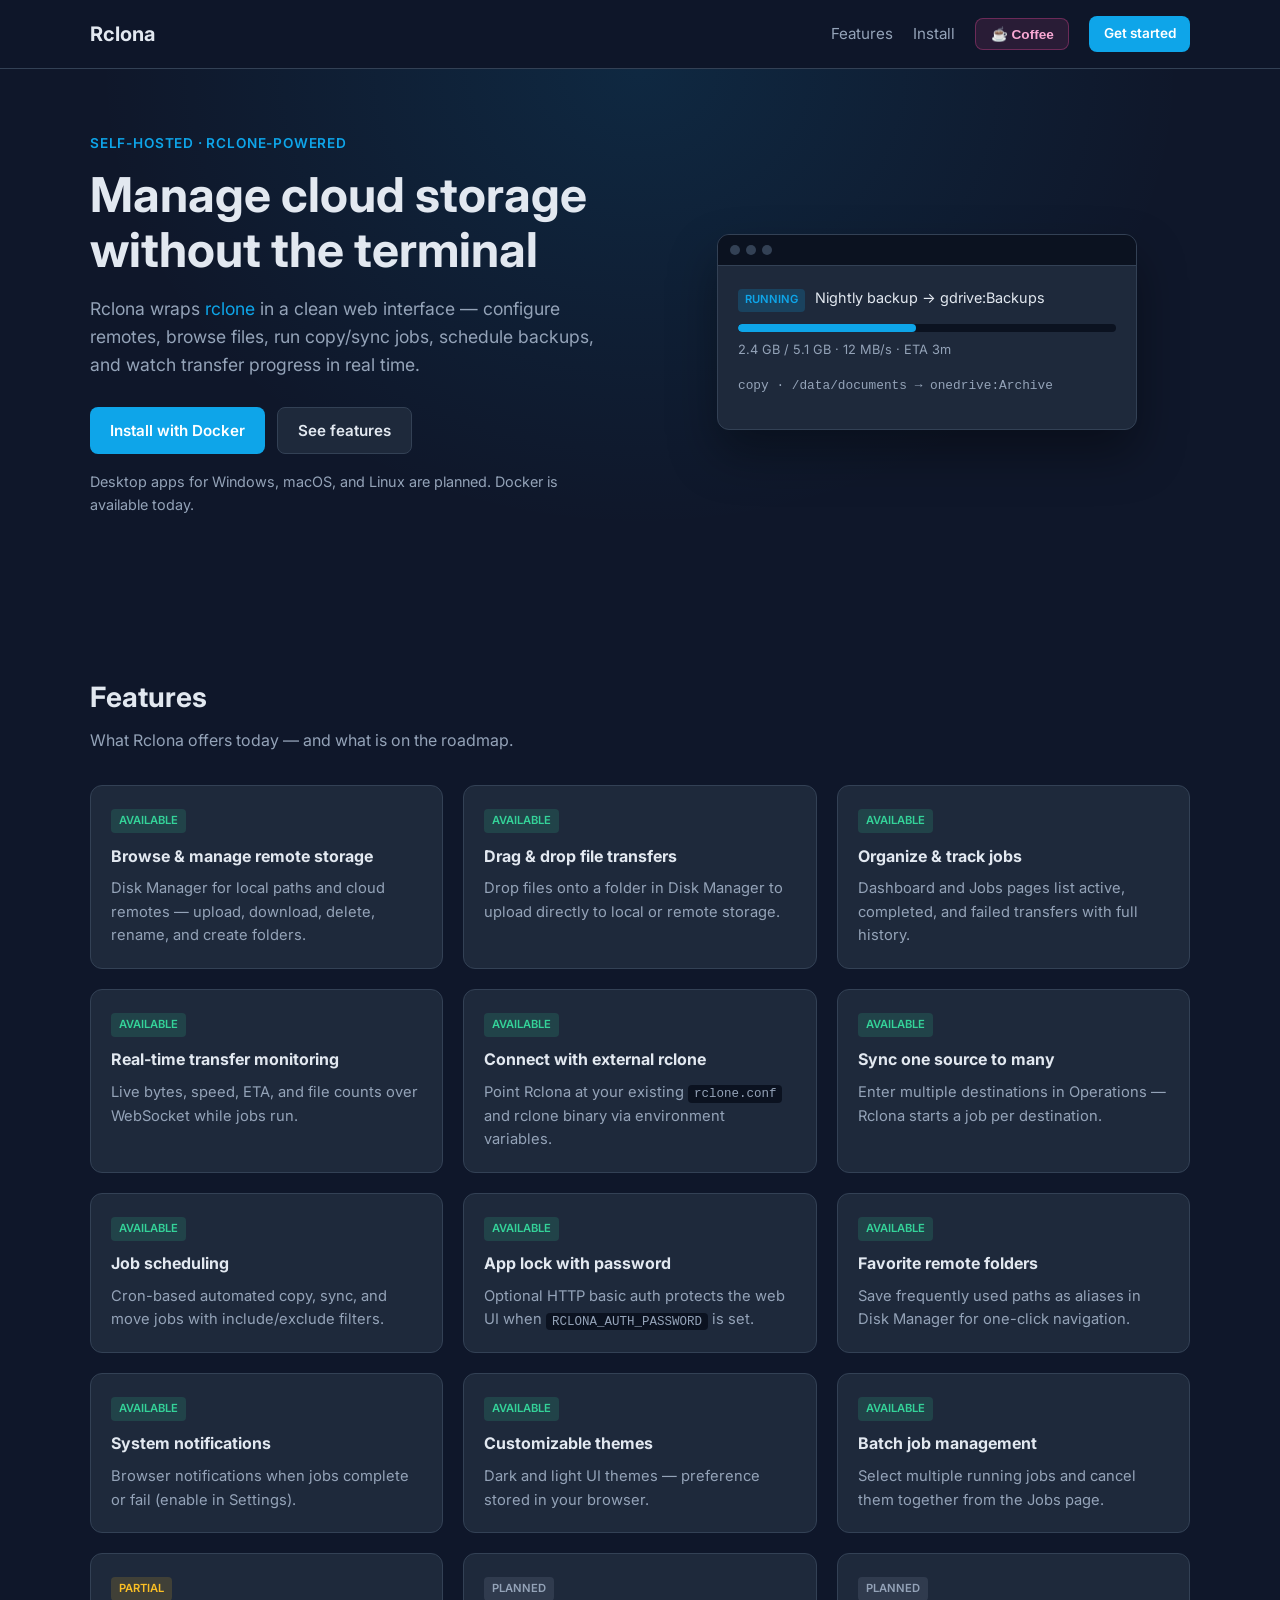
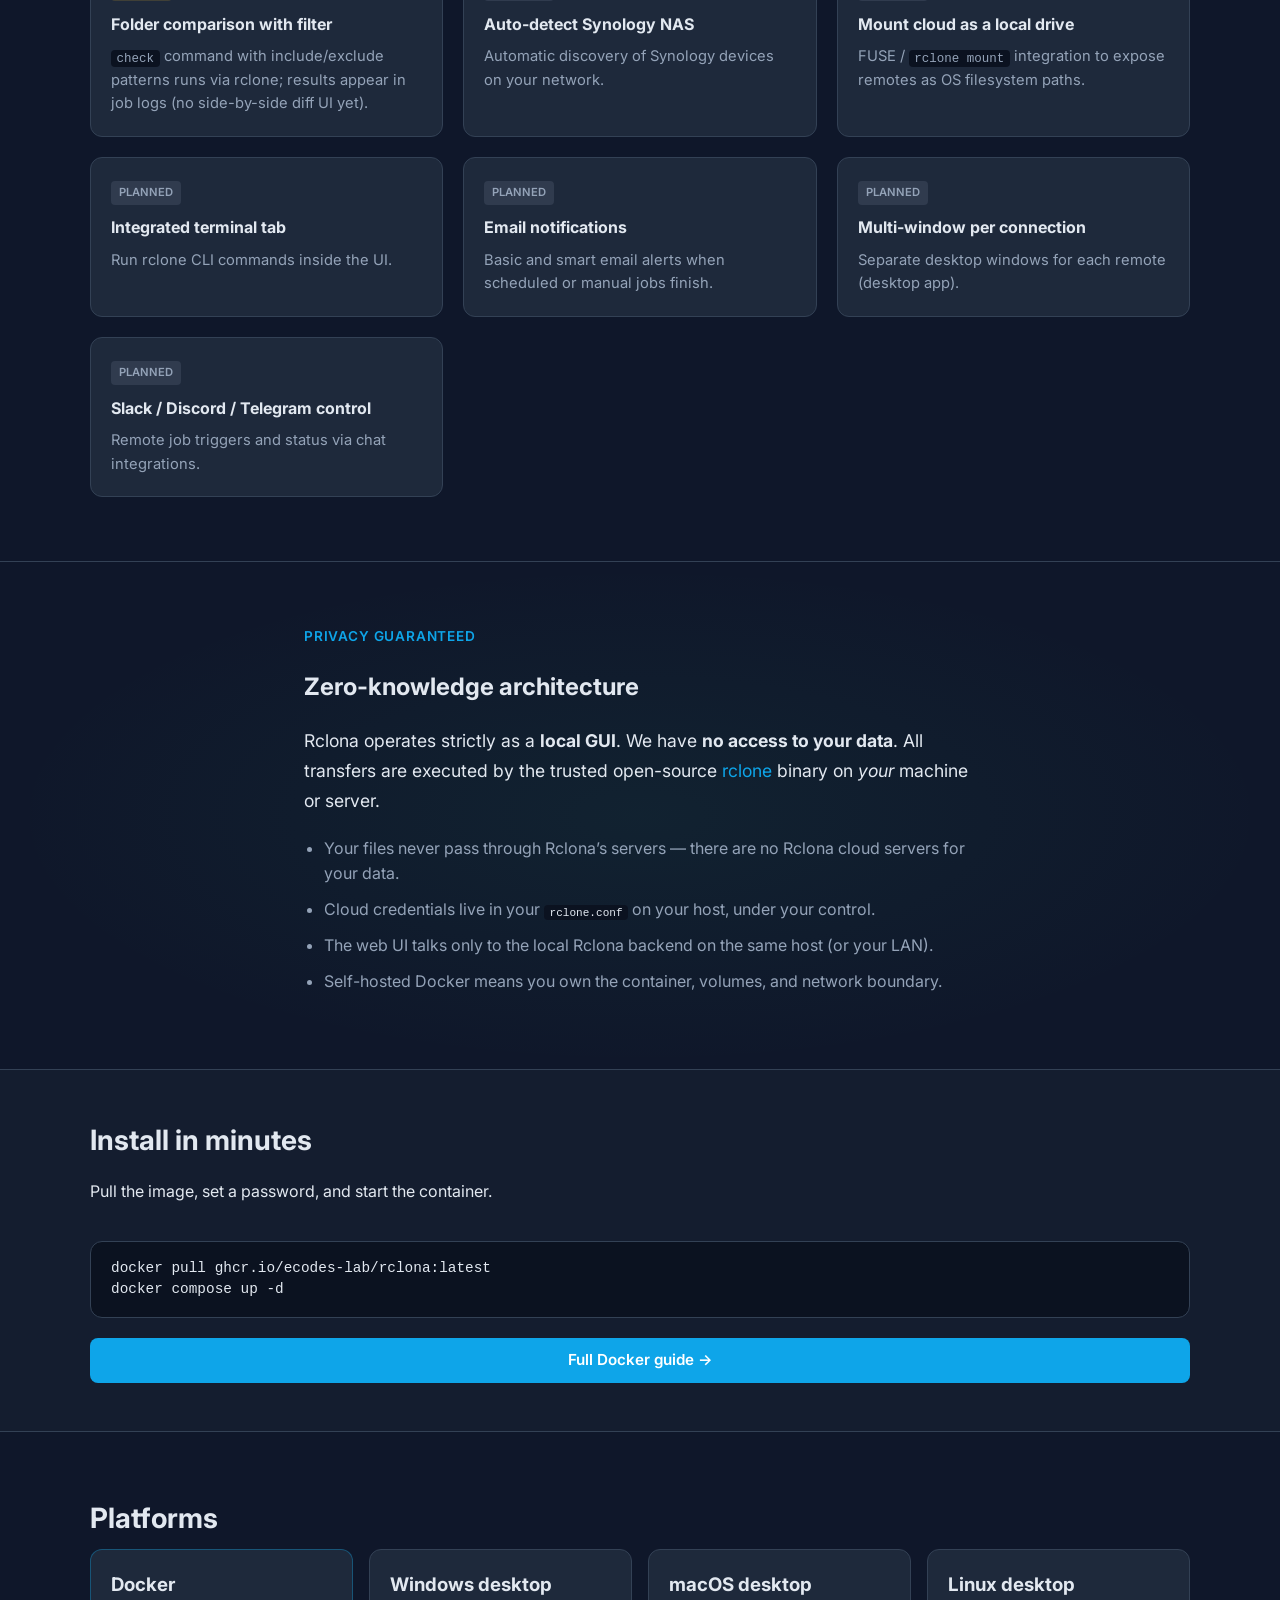
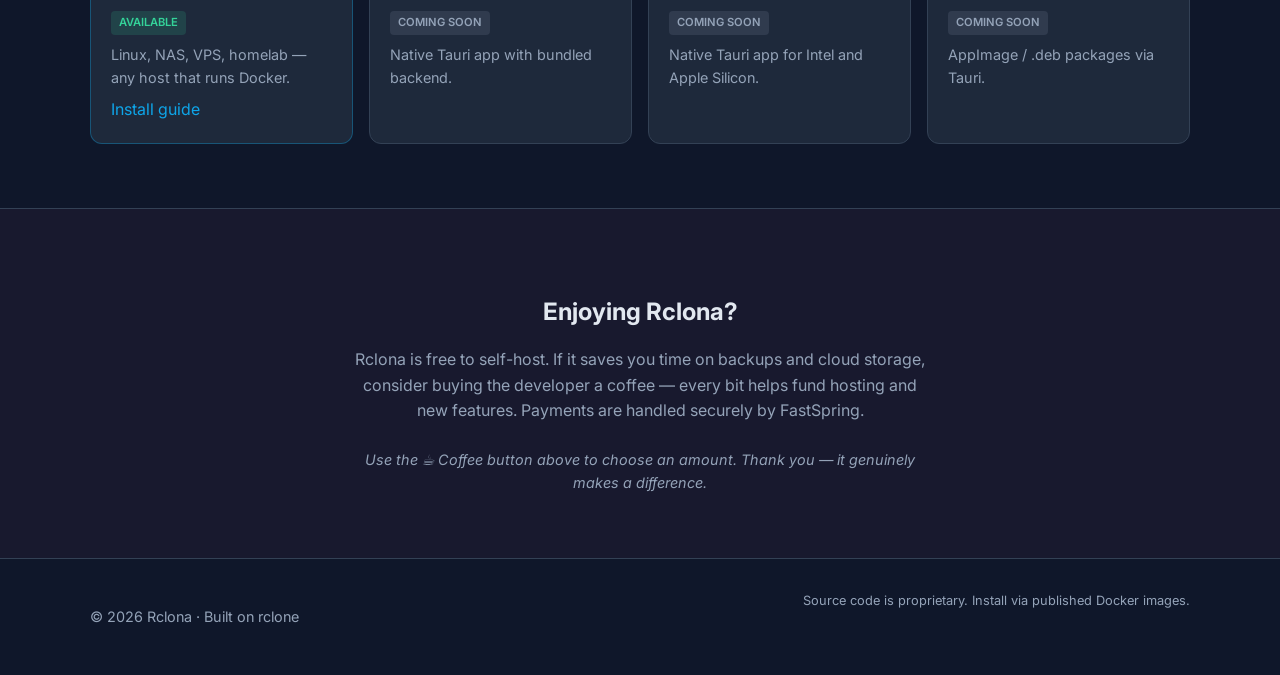
==== commit c743578e: "Fix tier donation buttons (single click handler)" ====
--- a/index.html
+++ b/index.html
@@ -18,7 +18,7 @@
         <a href="#features">Features</a>
         <!-- <a href="#privacy">Privacy</a> -->
         <a href="install/docker.html">Install</a>
-        <button type="button" class="btn btn-donate btn-sm" data-donate-btn data-donate-tier="donate-5" onclick="openRclonaDonate && openRclonaDonate('donate-5')">☕ Coffee</button>
+        <button type="button" class="btn btn-donate btn-sm" data-donate-open>☕ Coffee</button>
         <a href="install/docker.html" class="btn btn-primary btn-sm">Get started</a>
       </nav>
     </div>
@@ -229,27 +229,20 @@
           consider buying the developer a coffee — every bit helps fund hosting and new features.
           Payments are handled securely by FastSpring.
         </p>
-        <div class="donate-tiers">
-          <button type="button" class="btn btn-donate donate-tier" data-donate-btn data-donate-tier="donate-5" onclick="openRclonaDonate && openRclonaDonate('donate-5')">
-            <span class="donate-tier-emoji">☕</span>
-            <span class="donate-tier-label">Buy me a coffee</span>
-            <span class="donate-tier-price">$5</span>
-          </button>
-          <button type="button" class="btn btn-donate donate-tier" data-donate-btn data-donate-tier="donate-15" onclick="openRclonaDonate && openRclonaDonate('donate-15')">
-            <span class="donate-tier-emoji">🙏</span>
-            <span class="donate-tier-label">Support the project</span>
-            <span class="donate-tier-price">$15</span>
-          </button>
-          <button type="button" class="btn btn-donate donate-tier" data-donate-btn data-donate-tier="donate-25" onclick="openRclonaDonate && openRclonaDonate('donate-25')">
-            <span class="donate-tier-emoji">⭐</span>
-            <span class="donate-tier-label">Super supporter</span>
-            <span class="donate-tier-price">$25</span>
-          </button>
-        </div>
-        <p class="support-thanks">Thank you for your kindness — it genuinely makes a difference.</p>
+        <p class="support-thanks">Use the ☕ Coffee button above to choose an amount. Thank you — it genuinely makes a difference.</p>
       </div>
     </section>
   </main>
+
+  <div id="donate-modal" class="donate-modal-overlay" hidden aria-hidden="true" role="dialog" aria-labelledby="donate-modal-title" aria-modal="true">
+    <div class="donate-modal">
+      <button type="button" class="donate-modal-close" data-donate-close aria-label="Close">&times;</button>
+      <h2 id="donate-modal-title">Support Rclona</h2>
+      <p class="donate-modal-lead">Pick an amount — secure checkout via FastSpring.</p>
+      <div id="donate-modal-tiers" class="donate-tiers"></div>
+      <p class="donate-modal-thanks">Thank you for your kindness!</p>
+    </div>
+  </div>
 
   <footer class="site-footer">
     <div class="container footer-inner">
--- a/assets/css/style.css
+++ b/assets/css/style.css
@@ -116,11 +116,91 @@
   min-width: 10rem;
   padding: 0.85rem 1.1rem;
   text-align: left;
+  cursor: pointer;
+}
+
+.donate-tier * {
+  pointer-events: none;
 }
 
 .donate-tier-emoji { font-size: 1.25rem; line-height: 1; }
 .donate-tier-label { font-size: 0.95rem; font-weight: 600; color: #fbcfe8; }
 .donate-tier-price { font-size: 0.8rem; font-weight: 500; opacity: 0.85; color: #f9a8d4; }
+
+body.donate-modal-open { overflow: hidden; }
+
+.donate-modal-overlay {
+  position: fixed;
+  inset: 0;
+  z-index: 1000;
+  display: flex;
+  align-items: center;
+  justify-content: center;
+  padding: 1.25rem;
+  background: rgba(2, 6, 23, 0.72);
+  backdrop-filter: blur(4px);
+}
+
+.donate-modal-overlay[hidden] { display: none; }
+
+.donate-modal {
+  position: relative;
+  width: min(100%, 28rem);
+  padding: 1.75rem 1.5rem 1.5rem;
+  border-radius: 1rem;
+  border: 1px solid rgba(236, 72, 153, 0.35);
+  background: var(--surface);
+  box-shadow: 0 24px 48px rgba(0, 0, 0, 0.45);
+  text-align: center;
+}
+
+.donate-modal h2 {
+  margin: 0 0 0.5rem;
+  font-size: 1.35rem;
+}
+
+.donate-modal-lead {
+  margin: 0 0 1.25rem;
+  color: var(--muted);
+  font-size: 0.95rem;
+}
+
+.donate-modal-thanks {
+  margin: 1rem 0 0;
+  font-size: 0.85rem;
+  font-style: italic;
+  color: var(--muted);
+}
+
+.donate-modal-close {
+  position: absolute;
+  top: 0.65rem;
+  right: 0.75rem;
+  width: 2rem;
+  height: 2rem;
+  border: none;
+  border-radius: 0.5rem;
+  background: transparent;
+  color: var(--muted);
+  font-size: 1.5rem;
+  line-height: 1;
+  cursor: pointer;
+}
+
+.donate-modal-close:hover {
+  background: var(--surface-2);
+  color: var(--text);
+}
+
+.donate-modal .donate-tiers {
+  flex-direction: column;
+  align-items: stretch;
+}
+
+.donate-modal .donate-tier {
+  width: 100%;
+  min-width: 0;
+}
 
 .hero {
   padding: 4rem 0 5rem;
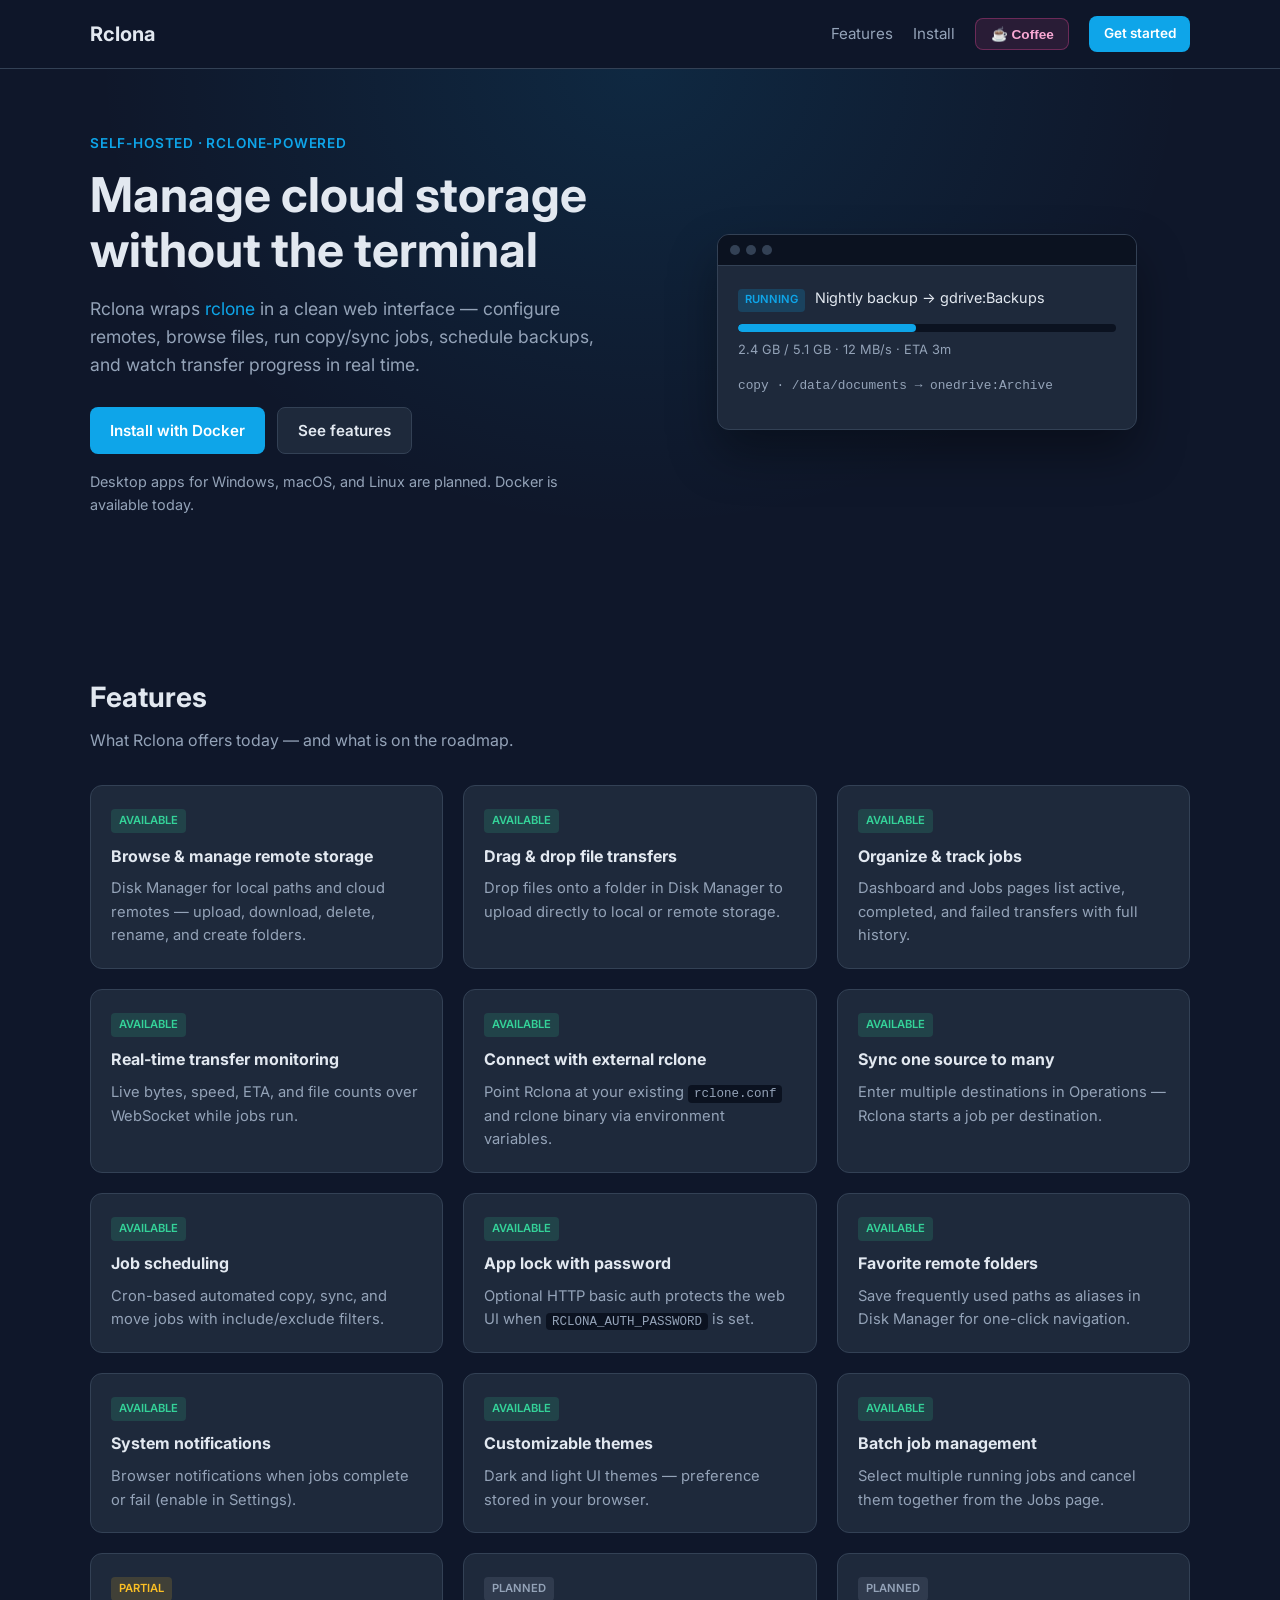
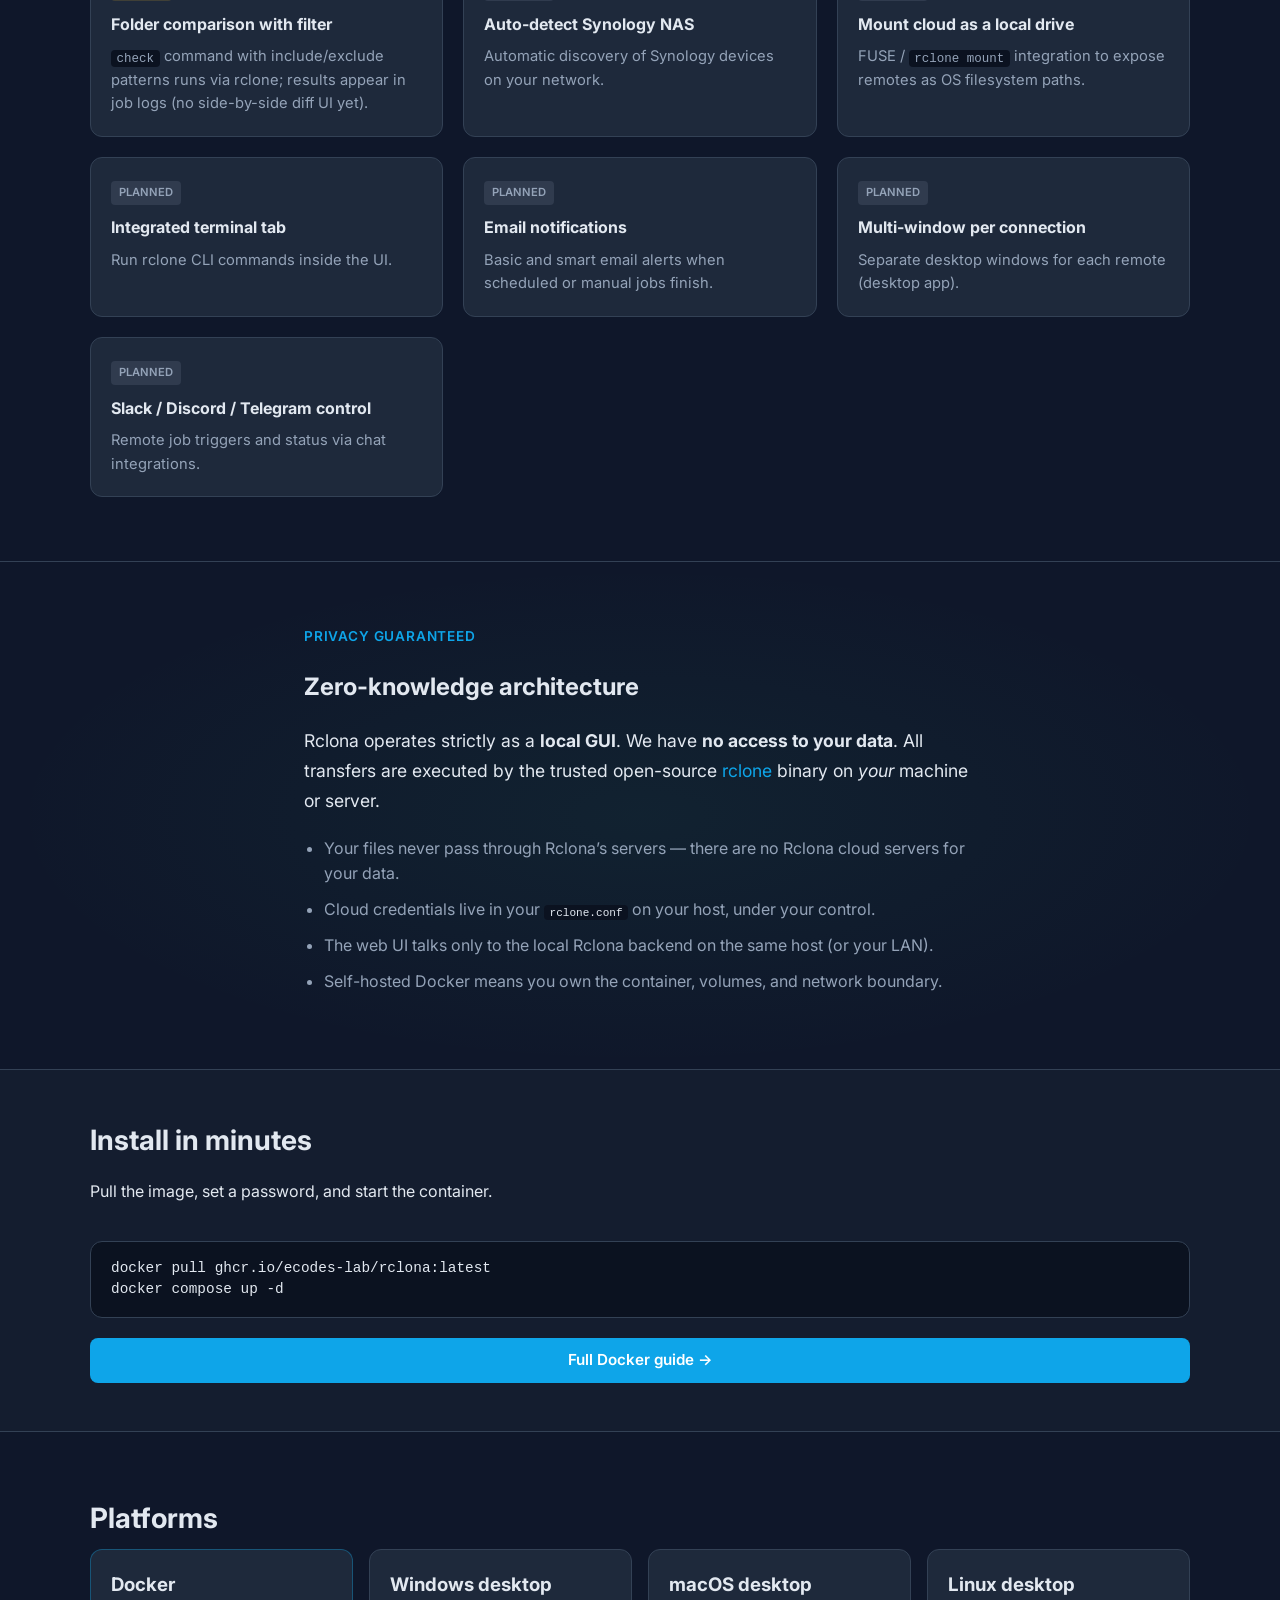
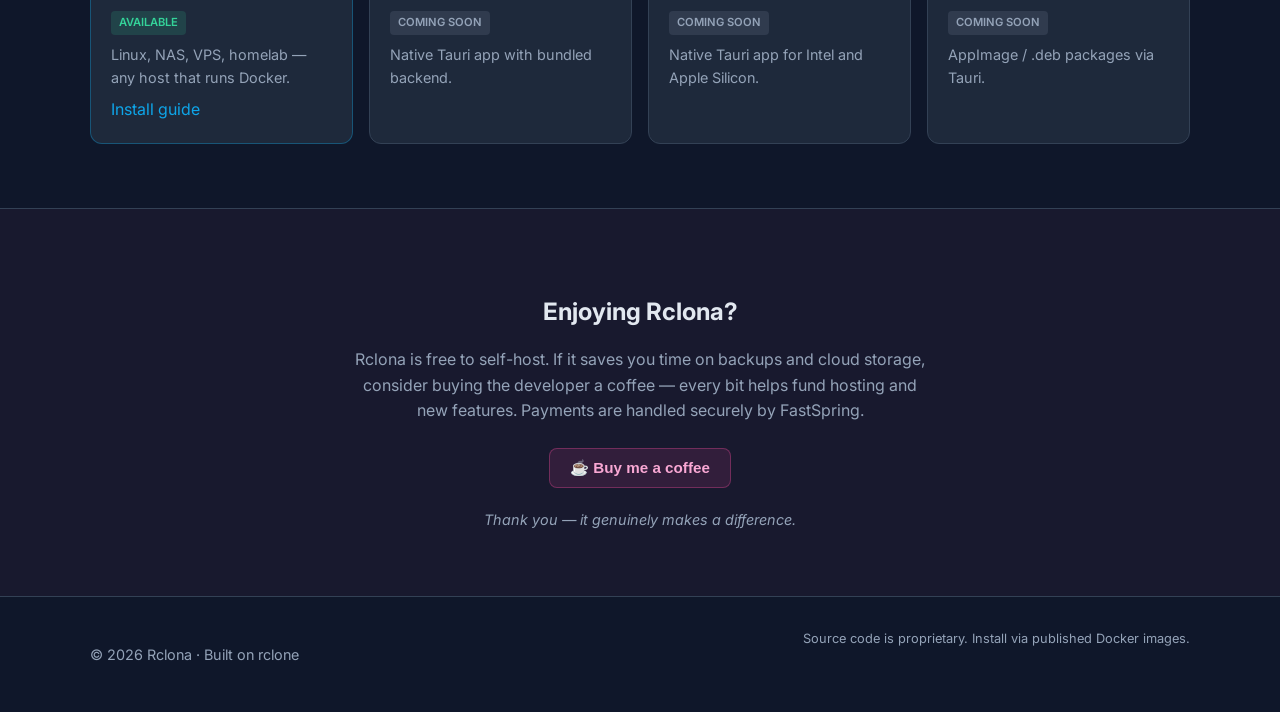
==== commit c27d2d42: "Replace text with coffee button" ====
--- a/index.html
+++ b/index.html
@@ -229,7 +229,8 @@
           consider buying the developer a coffee — every bit helps fund hosting and new features.
           Payments are handled securely by FastSpring.
         </p>
-        <p class="support-thanks">Use the ☕ Coffee button above to choose an amount. Thank you — it genuinely makes a difference.</p>
+        <button type="button" class="btn btn-donate" data-donate-open>☕ Buy me a coffee</button>
+        <p class="support-thanks">Thank you — it genuinely makes a difference.</p>
       </div>
     </section>
   </main>
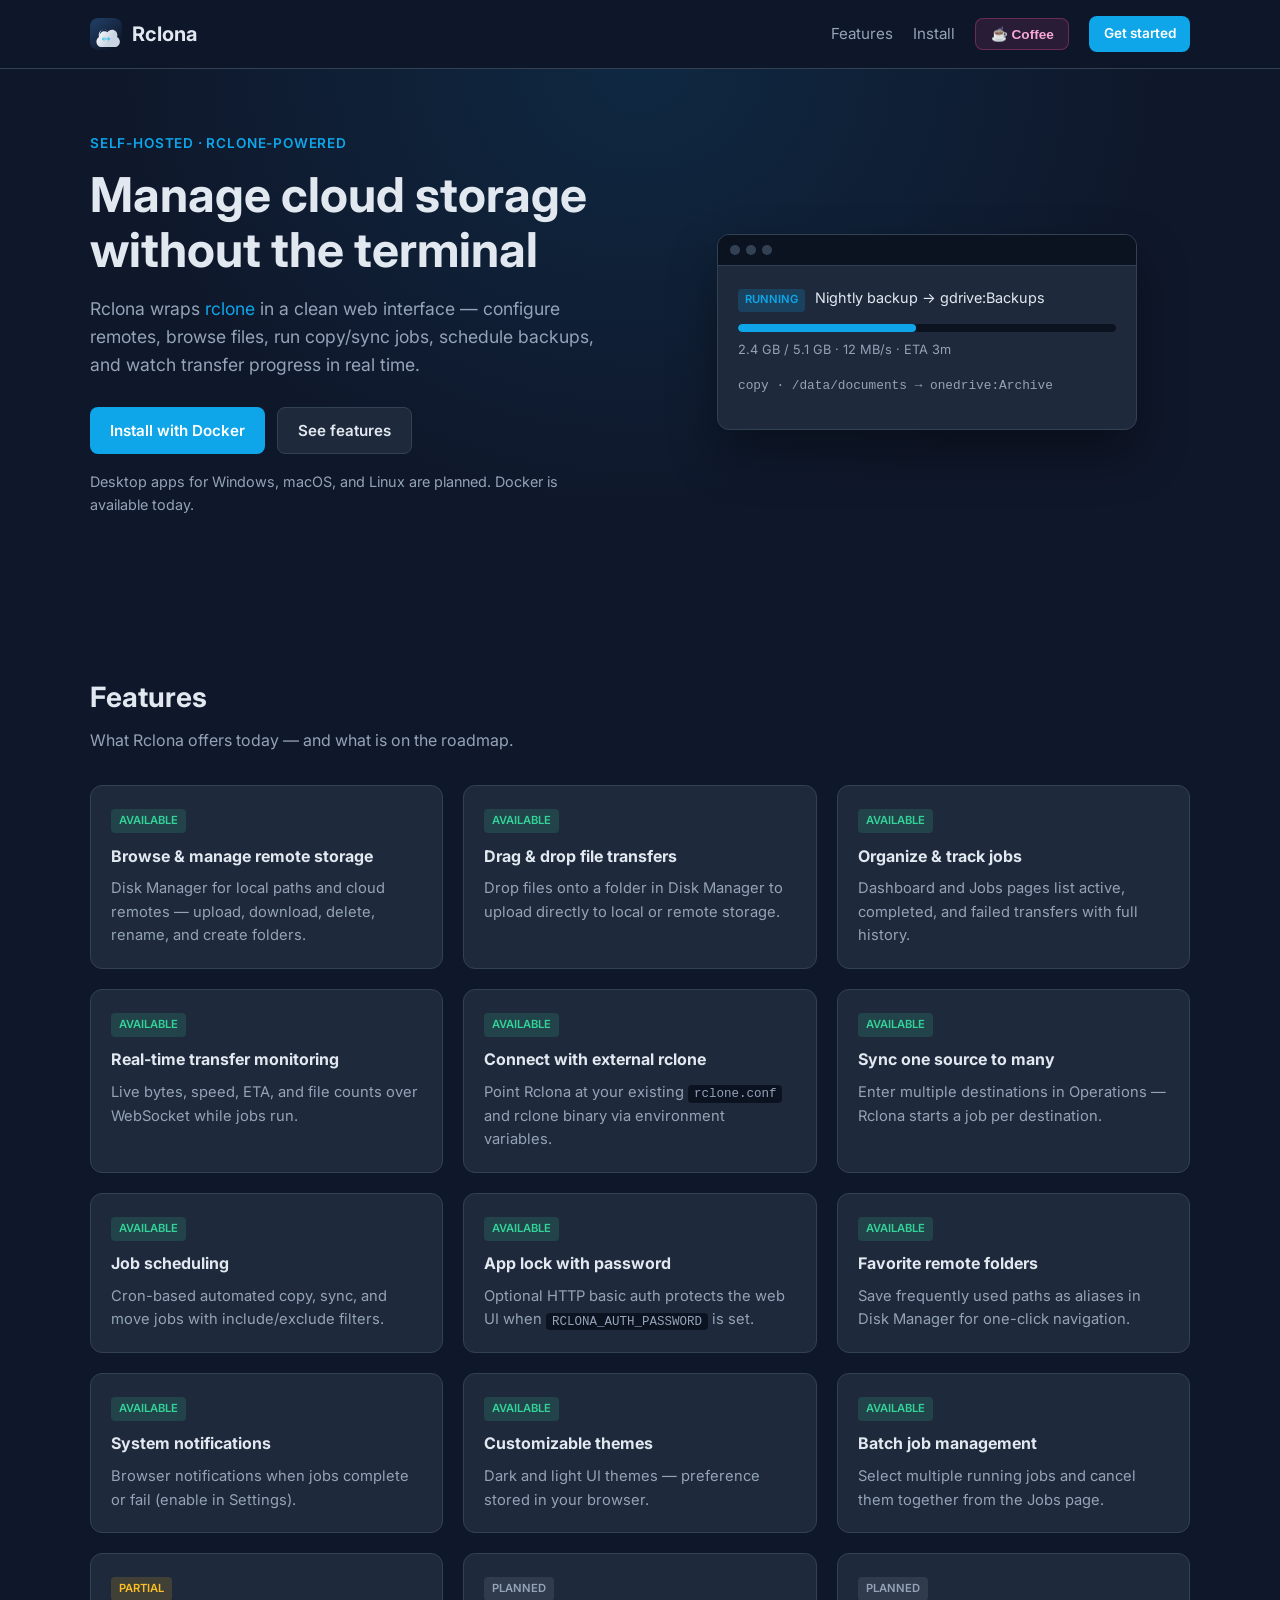
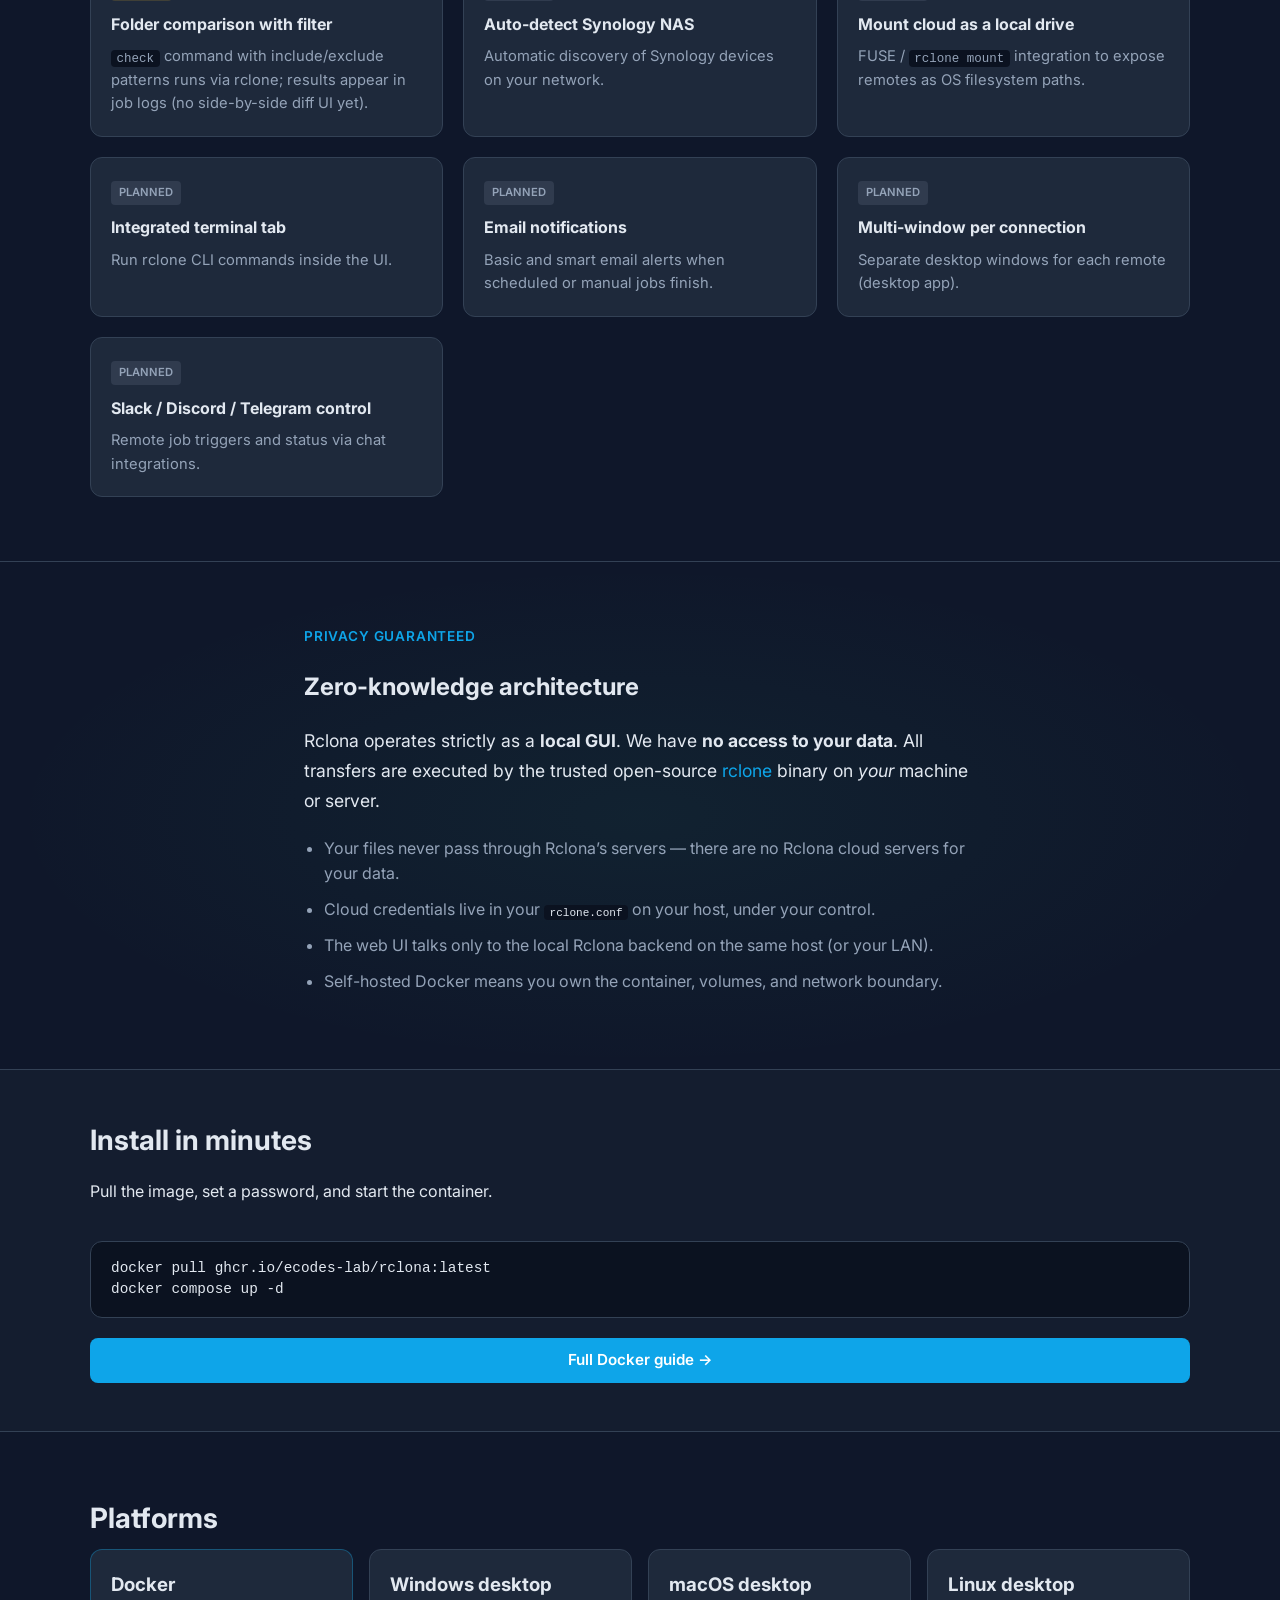
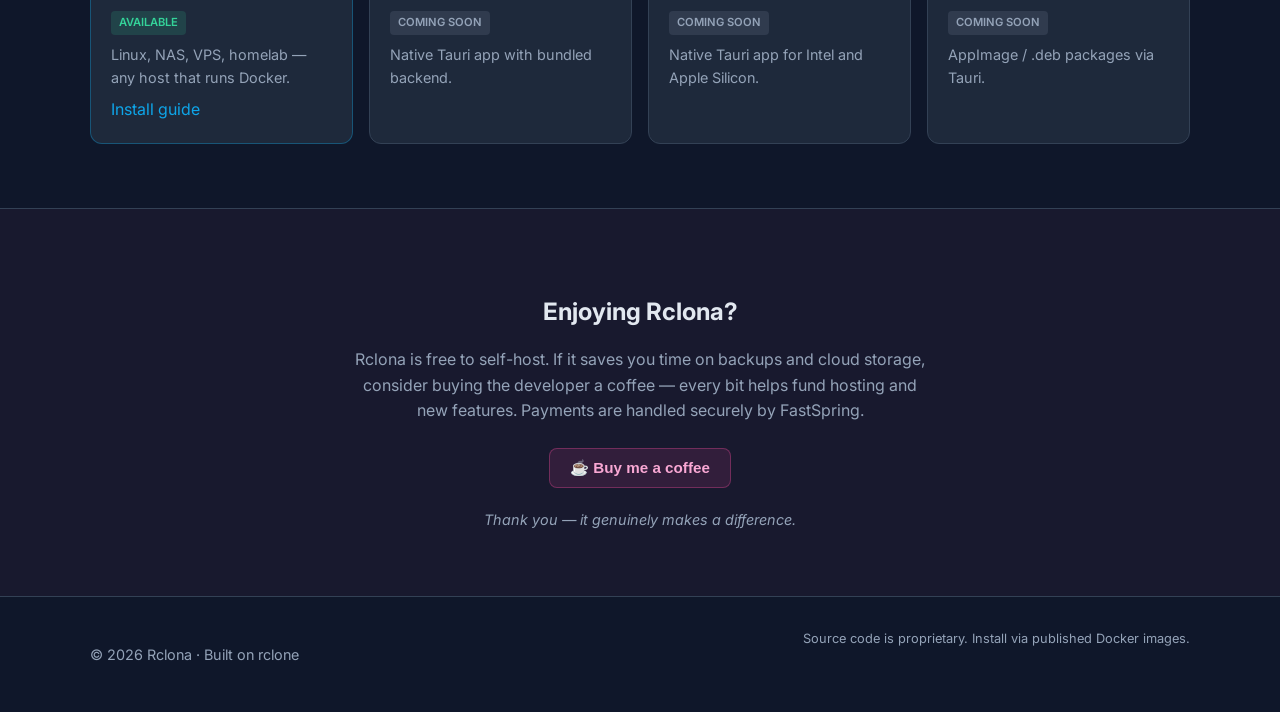
==== commit 47f61665: "add logo icons" ====
--- a/index.html
+++ b/index.html
@@ -4,7 +4,10 @@
   <meta charset="UTF-8" />
   <meta name="viewport" content="width=device-width, initial-scale=1.0" />
   <meta name="description" content="Rclona — a modern web UI for rclone. Manage cloud storage, run backups, schedule sync jobs, and monitor transfers." />
+  <meta property="og:image" content="assets/images/logo.png" />
   <title>Rclona — Web UI for rclone</title>
+  <link rel="icon" type="image/svg+xml" href="assets/images/favicon.svg" />
+  <link rel="apple-touch-icon" href="assets/images/apple-touch-icon.png" />
   <link rel="preconnect" href="https://fonts.googleapis.com" />
   <link rel="preconnect" href="https://fonts.gstatic.com" crossorigin />
   <link href="https://fonts.googleapis.com/css2?family=Inter:wght@400;500;600;700&display=swap" rel="stylesheet" />
@@ -13,7 +16,10 @@
 <body>
   <header class="site-header">
     <div class="container header-inner">
-      <a class="logo" href="index.html">Rclona</a>
+      <a class="logo" href="index.html">
+        <img src="assets/images/logo.svg" alt="" width="32" height="32" class="logo-mark" />
+        <span>Rclona</span>
+      </a>
       <nav>
         <a href="#features">Features</a>
         <!-- <a href="#privacy">Privacy</a> -->
--- a/assets/css/style.css
+++ b/assets/css/style.css
@@ -50,9 +50,17 @@
 }
 
 .logo {
+  display: inline-flex;
+  align-items: center;
+  gap: 0.6rem;
   font-weight: 700;
   font-size: 1.25rem;
   color: var(--text);
+}
+
+.logo-mark {
+  display: block;
+  border-radius: 8px;
 }
 
 nav { display: flex; align-items: center; gap: 1.25rem; }
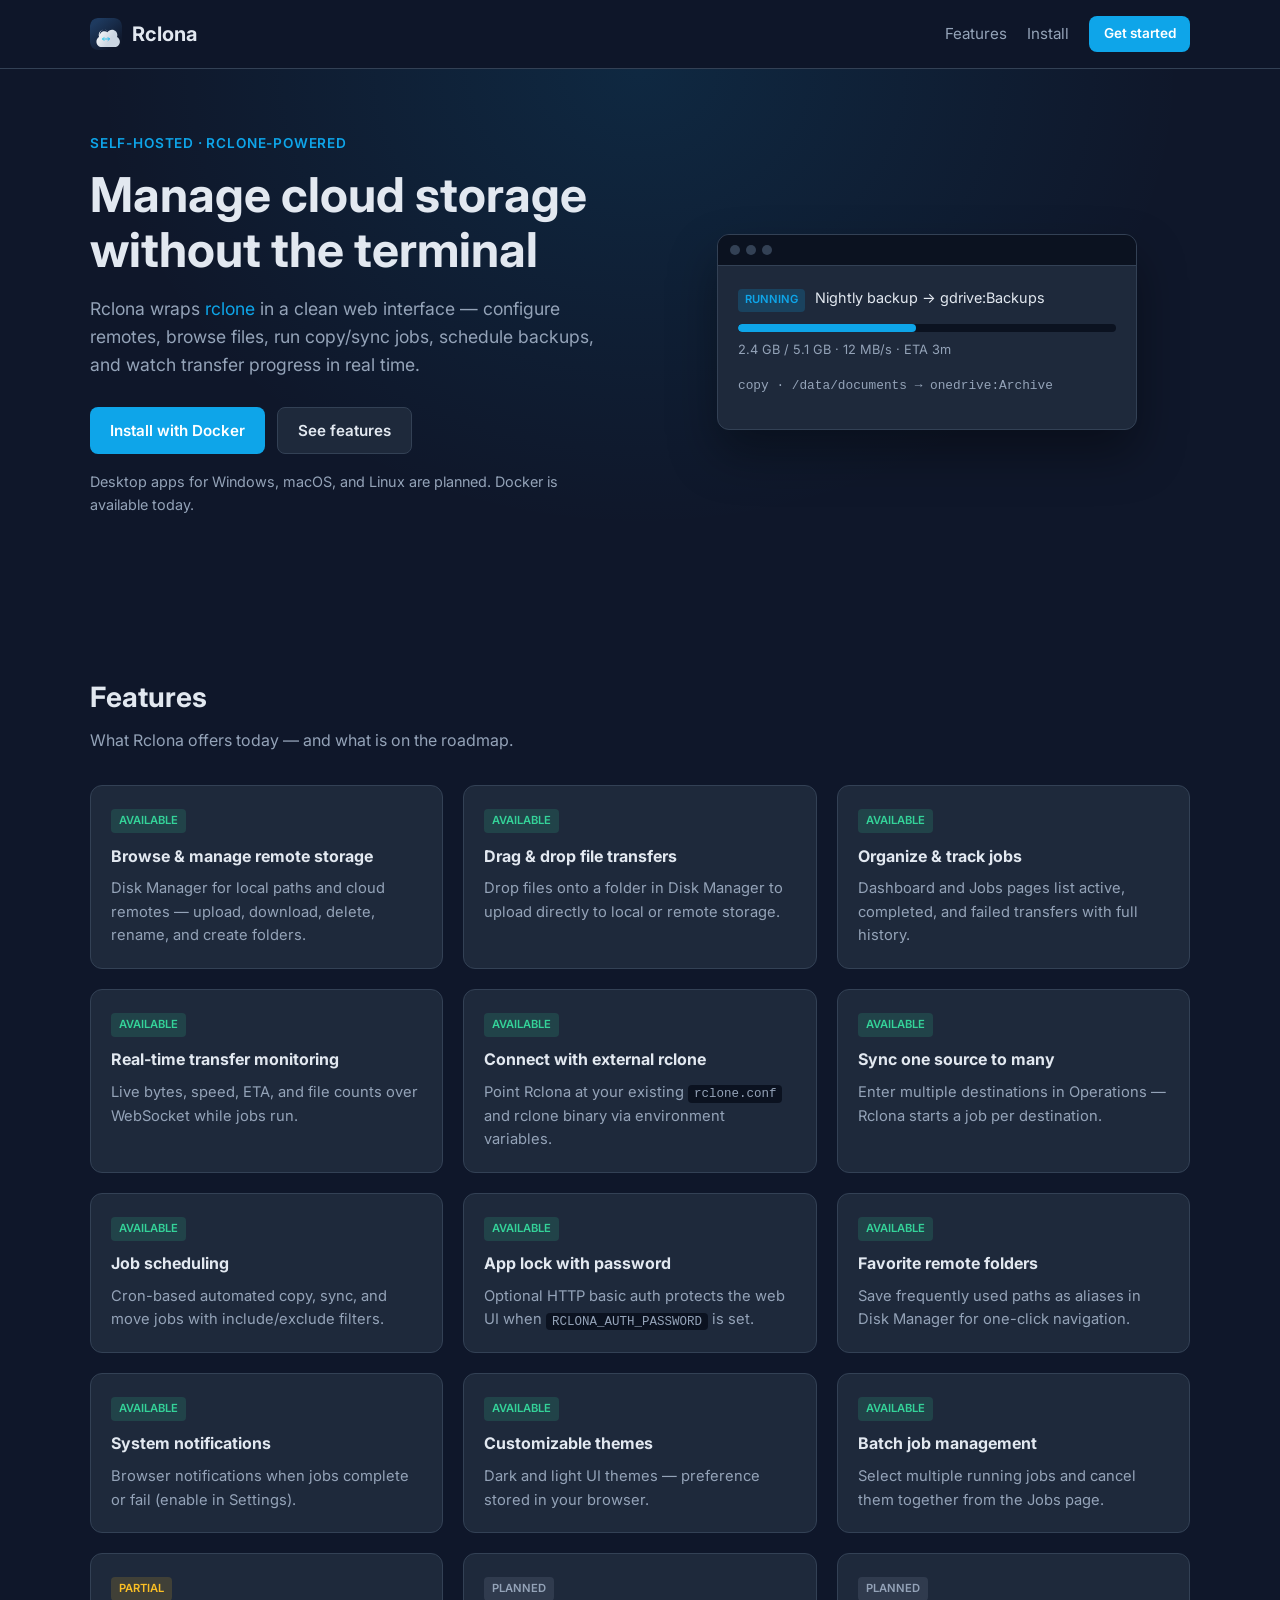
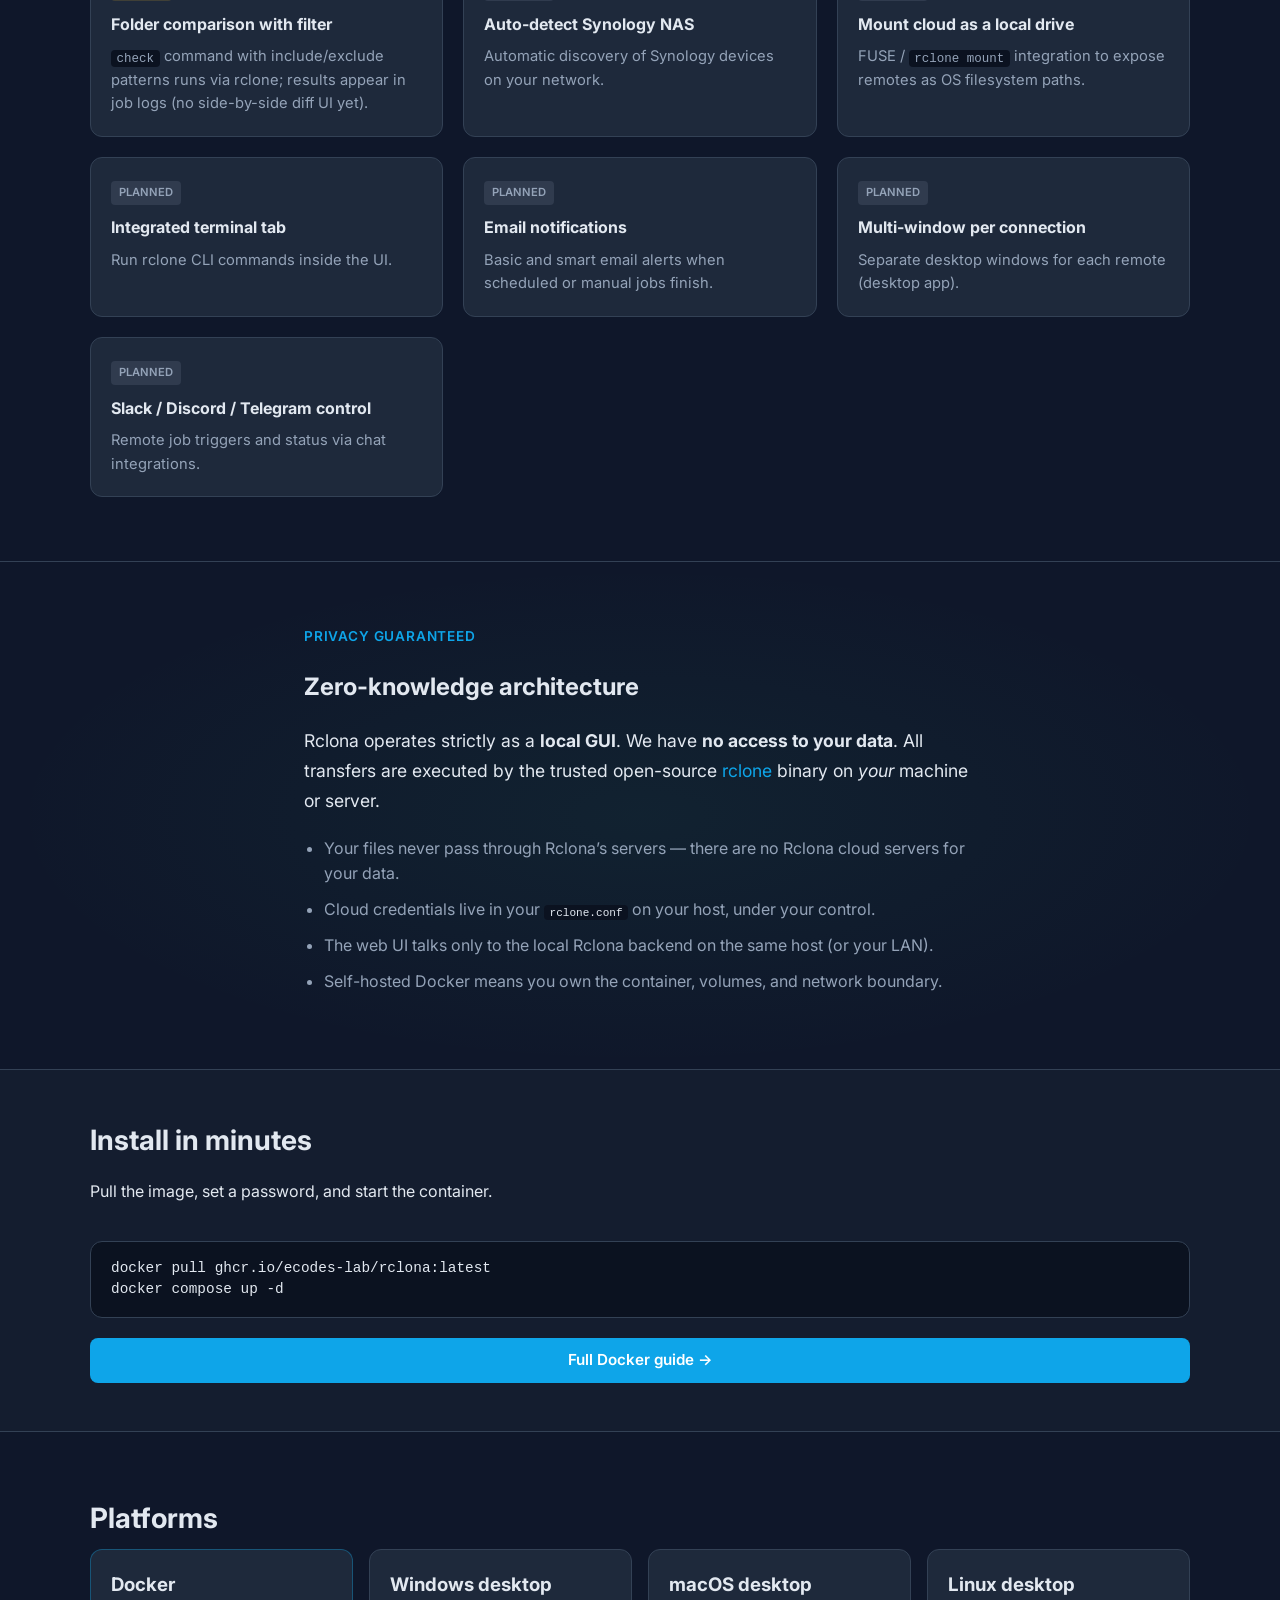
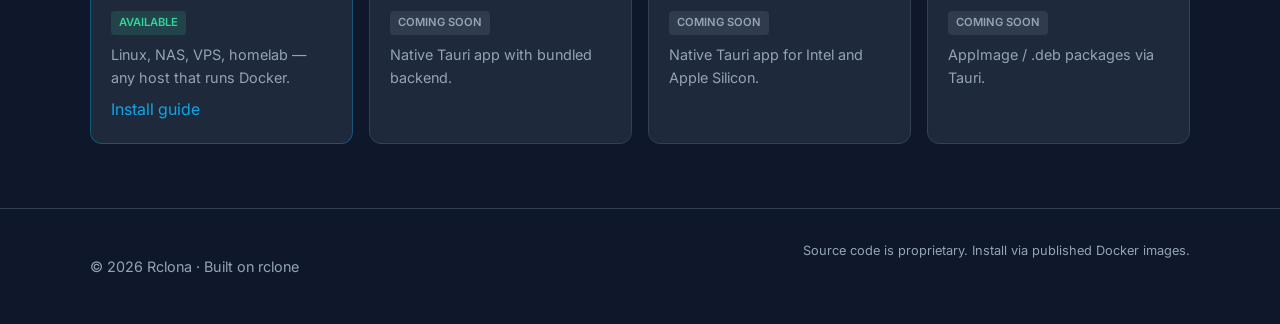
==== commit 526535bd: "add seo" ====
--- a/index.html
+++ b/index.html
@@ -4,10 +4,41 @@
   <meta charset="UTF-8" />
   <meta name="viewport" content="width=device-width, initial-scale=1.0" />
   <meta name="description" content="Rclona — a modern web UI for rclone. Manage cloud storage, run backups, schedule sync jobs, and monitor transfers." />
-  <meta property="og:image" content="assets/images/logo.png" />
+  <meta name="robots" content="index, follow" />
+  <meta name="theme-color" content="#0f172a" />
   <title>Rclona — Web UI for rclone</title>
+  <link rel="canonical" href="https://rclona.ecodevsystem.com/" />
+  <meta property="og:type" content="website" />
+  <meta property="og:site_name" content="Rclona" />
+  <meta property="og:title" content="Rclona — Web UI for rclone" />
+  <meta property="og:description" content="Rclona — a modern web UI for rclone. Manage cloud storage, run backups, schedule sync jobs, and monitor transfers." />
+  <meta property="og:url" content="https://rclona.ecodevsystem.com/" />
+  <meta property="og:image" content="https://rclona.ecodevsystem.com/assets/images/logo.png" />
+  <meta property="og:image:width" content="1024" />
+  <meta property="og:image:height" content="1024" />
+  <meta name="twitter:card" content="summary" />
+  <meta name="twitter:title" content="Rclona — Web UI for rclone" />
+  <meta name="twitter:description" content="Rclona — a modern web UI for rclone. Manage cloud storage, run backups, schedule sync jobs, and monitor transfers." />
+  <meta name="twitter:image" content="https://rclona.ecodevsystem.com/assets/images/logo.png" />
   <link rel="icon" type="image/svg+xml" href="assets/images/favicon.svg" />
   <link rel="apple-touch-icon" href="assets/images/apple-touch-icon.png" />
+  <script type="application/ld+json">
+  {
+    "@context": "https://schema.org",
+    "@type": "SoftwareApplication",
+    "name": "Rclona",
+    "applicationCategory": "UtilitiesApplication",
+    "operatingSystem": "Linux, Docker",
+    "description": "A modern web UI for rclone. Manage cloud storage, run backups, schedule sync jobs, and monitor transfers.",
+    "url": "https://rclona.ecodevsystem.com/",
+    "image": "https://rclona.ecodevsystem.com/assets/images/logo.png",
+    "offers": {
+      "@type": "Offer",
+      "price": "0",
+      "priceCurrency": "USD"
+    }
+  }
+  </script>
   <link rel="preconnect" href="https://fonts.googleapis.com" />
   <link rel="preconnect" href="https://fonts.gstatic.com" crossorigin />
   <link href="https://fonts.googleapis.com/css2?family=Inter:wght@400;500;600;700&display=swap" rel="stylesheet" />
@@ -17,14 +48,14 @@
   <header class="site-header">
     <div class="container header-inner">
       <a class="logo" href="index.html">
-        <img src="assets/images/logo.svg" alt="" width="32" height="32" class="logo-mark" />
+        <img src="assets/images/logo.svg" alt="Rclona" width="32" height="32" class="logo-mark" />
         <span>Rclona</span>
       </a>
       <nav>
         <a href="#features">Features</a>
         <!-- <a href="#privacy">Privacy</a> -->
         <a href="install/docker.html">Install</a>
-        <button type="button" class="btn btn-donate btn-sm" data-donate-open>☕ Coffee</button>
+        <button type="button" class="btn btn-donate btn-sm" data-donate-open data-donate-ui>☕ Coffee</button>
         <a href="install/docker.html" class="btn btn-primary btn-sm">Get started</a>
       </nav>
     </div>
@@ -227,7 +258,7 @@
       </div>
     </section>
 
-    <section id="support" class="support-section">
+    <section id="support" class="support-section" data-donate-ui>
       <div class="container support-inner">
         <h2>Enjoying Rclona?</h2>
         <p>
--- a/assets/css/style.css
+++ b/assets/css/style.css
@@ -99,6 +99,16 @@
 }
 .btn-donate:hover { background: rgba(236, 72, 153, 0.22); color: #fbcfe8; }
 .btn-donate.donate-unconfigured { opacity: 0.55; cursor: help; }
+
+/* Hidden until donationsEnabled is true in fastspring-config.js */
+[data-donate-ui] { display: none !important; }
+html.donations-enabled a.btn[data-donate-ui],
+html.donations-enabled button.btn[data-donate-ui] {
+  display: inline-flex !important;
+}
+html.donations-enabled section[data-donate-ui].support-section {
+  display: block !important;
+}
 
 .support-section {
   padding: 4rem 0;
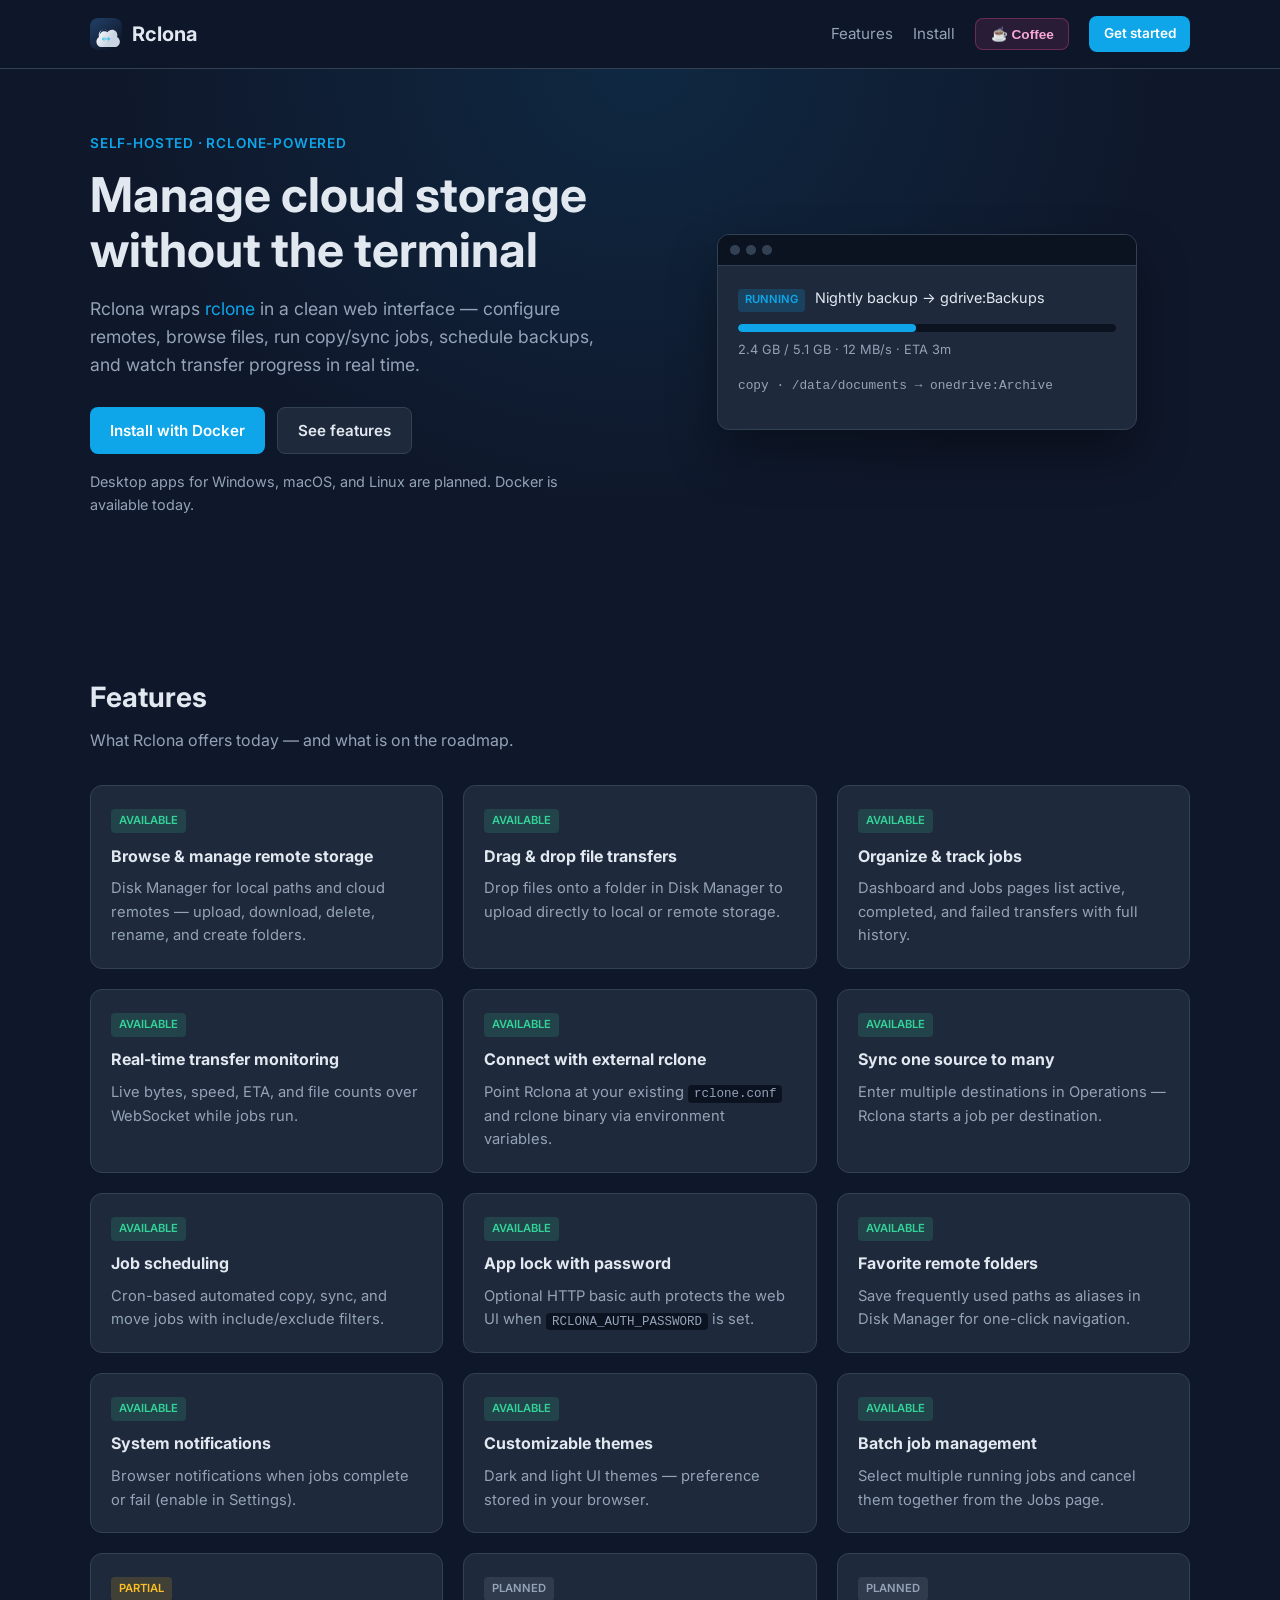
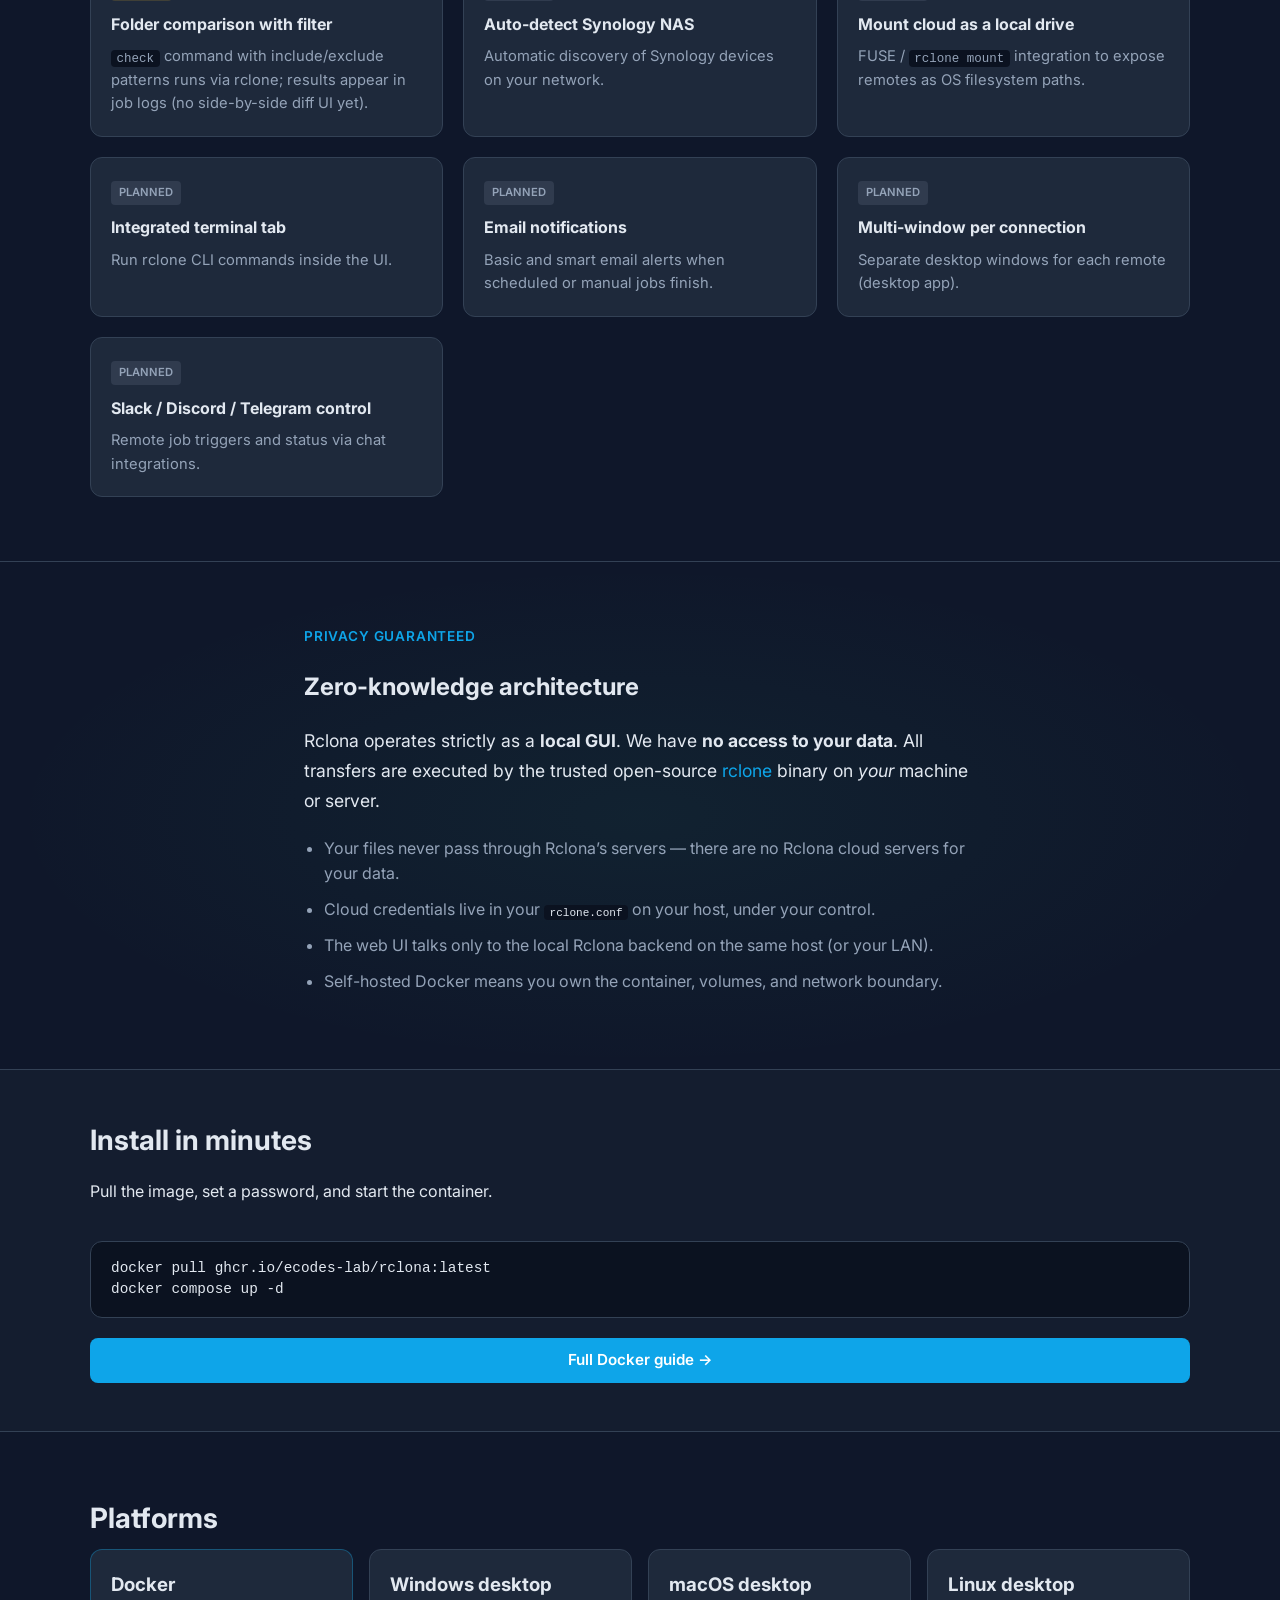
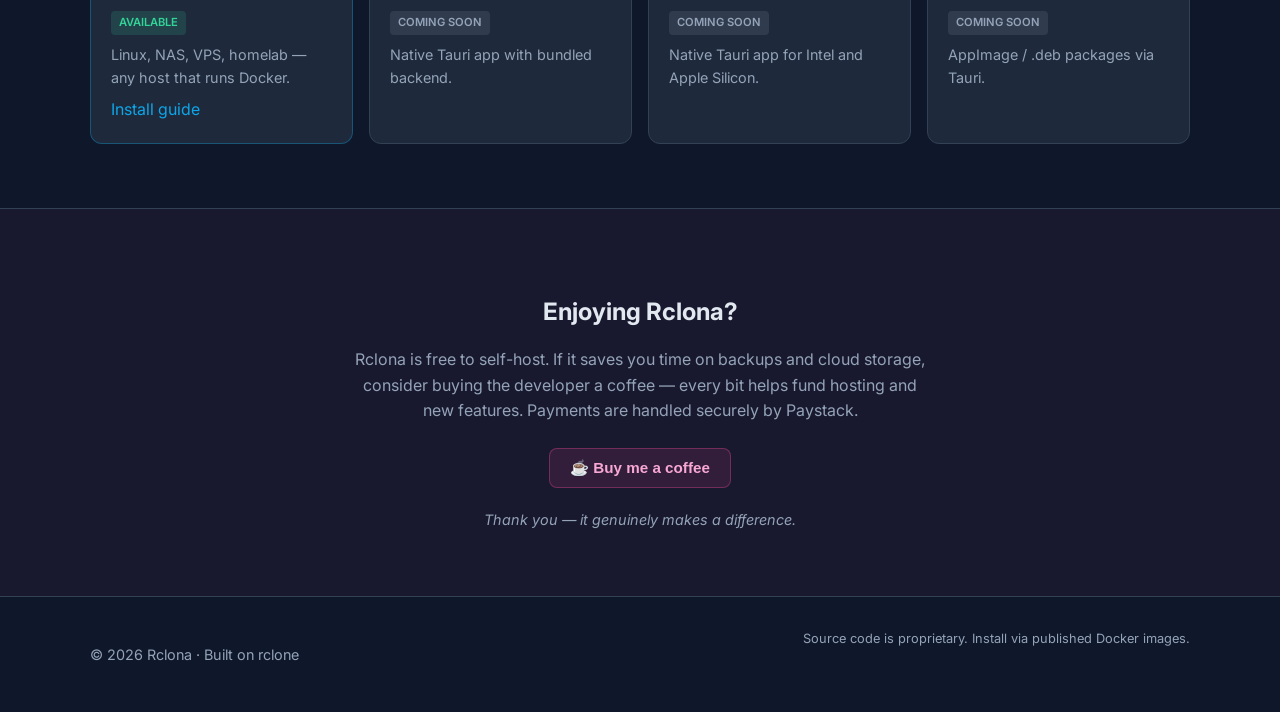
==== commit e78dd3a5: "Switch donations to Paystack payment page" ====
--- a/index.html
+++ b/index.html
@@ -264,7 +264,7 @@
         <p>
           Rclona is free to self-host. If it saves you time on backups and cloud storage,
           consider buying the developer a coffee — every bit helps fund hosting and new features.
-          Payments are handled securely by FastSpring.
+          Payments are handled securely by Paystack.
         </p>
         <button type="button" class="btn btn-donate" data-donate-open>☕ Buy me a coffee</button>
         <p class="support-thanks">Thank you — it genuinely makes a difference.</p>
@@ -276,7 +276,7 @@
     <div class="donate-modal">
       <button type="button" class="donate-modal-close" data-donate-close aria-label="Close">&times;</button>
       <h2 id="donate-modal-title">Support Rclona</h2>
-      <p class="donate-modal-lead">Pick an amount — secure checkout via FastSpring.</p>
+      <p class="donate-modal-lead">Pick an amount — secure checkout via Paystack.</p>
       <div id="donate-modal-tiers" class="donate-tiers"></div>
       <p class="donate-modal-thanks">Thank you for your kindness!</p>
     </div>
@@ -288,8 +288,8 @@
       <p class="footer-note">Source code is proprietary. Install via published Docker images.</p>
     </div>
   </footer>
-  <script src="assets/js/fastspring-config.js"></script>
-  <script src="assets/js/fastspring.js"></script>
+  <script src="assets/js/donate-config.js"></script>
+  <script src="assets/js/donate.js"></script>
   <script>document.getElementById("year").textContent = new Date().getFullYear();</script>
 </body>
 </html>
--- a/assets/css/style.css
+++ b/assets/css/style.css
@@ -100,7 +100,7 @@
 .btn-donate:hover { background: rgba(236, 72, 153, 0.22); color: #fbcfe8; }
 .btn-donate.donate-unconfigured { opacity: 0.55; cursor: help; }
 
-/* Hidden until donationsEnabled is true in fastspring-config.js */
+/* Hidden until donationsEnabled is true in donate-config.js */
 [data-donate-ui] { display: none !important; }
 html.donations-enabled a.btn[data-donate-ui],
 html.donations-enabled button.btn[data-donate-ui] {
